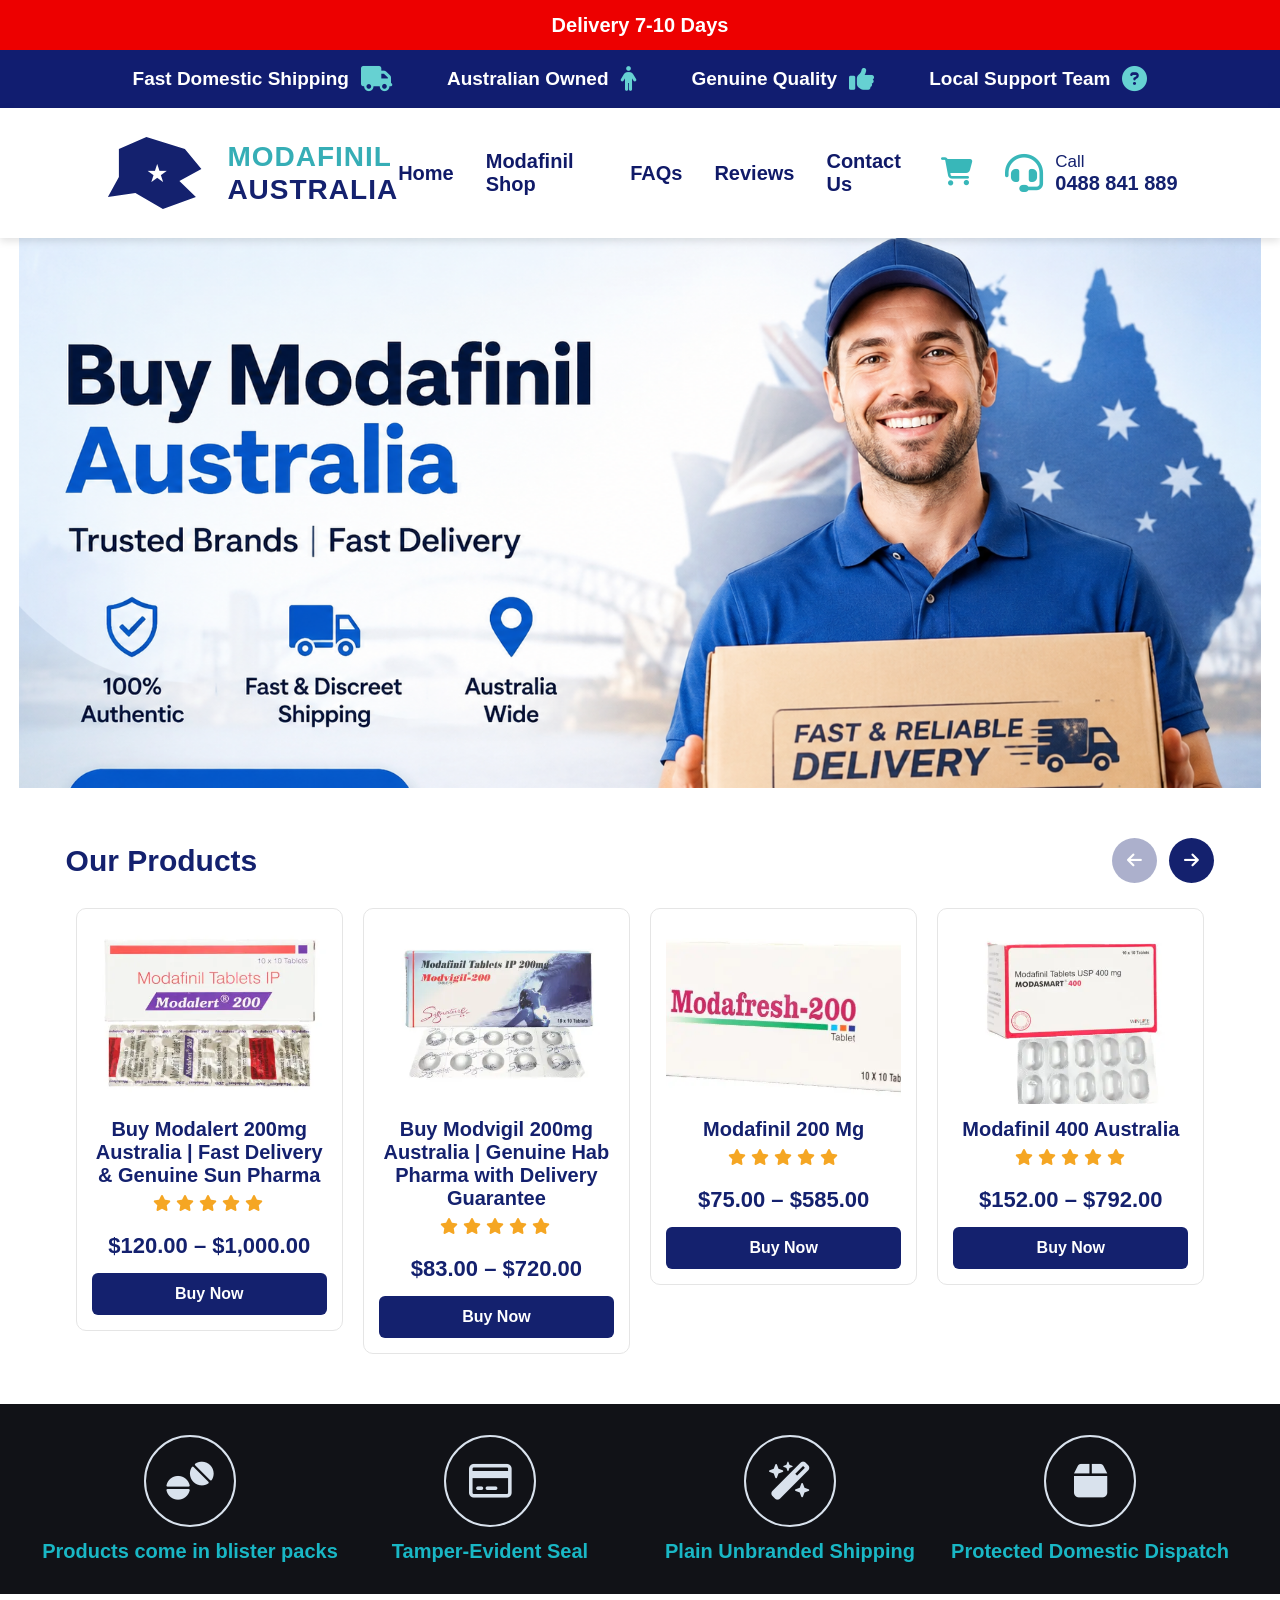
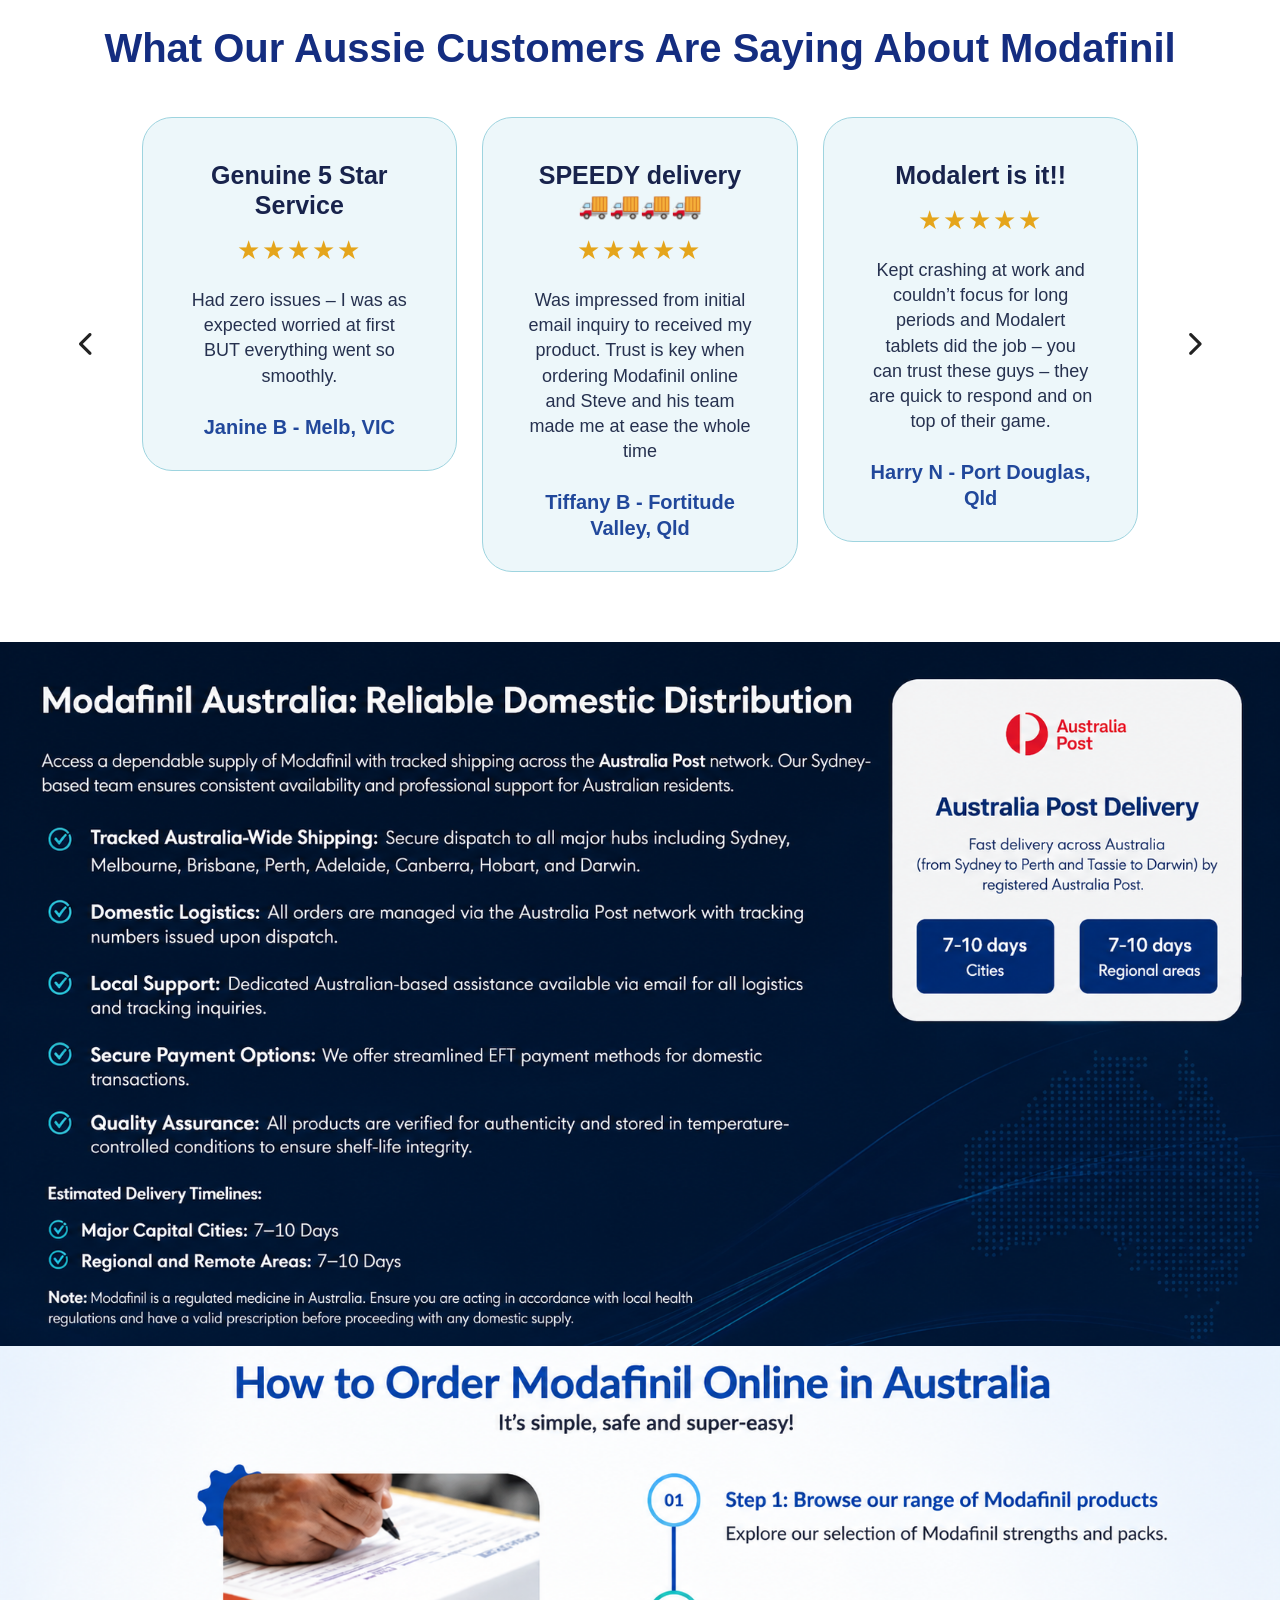
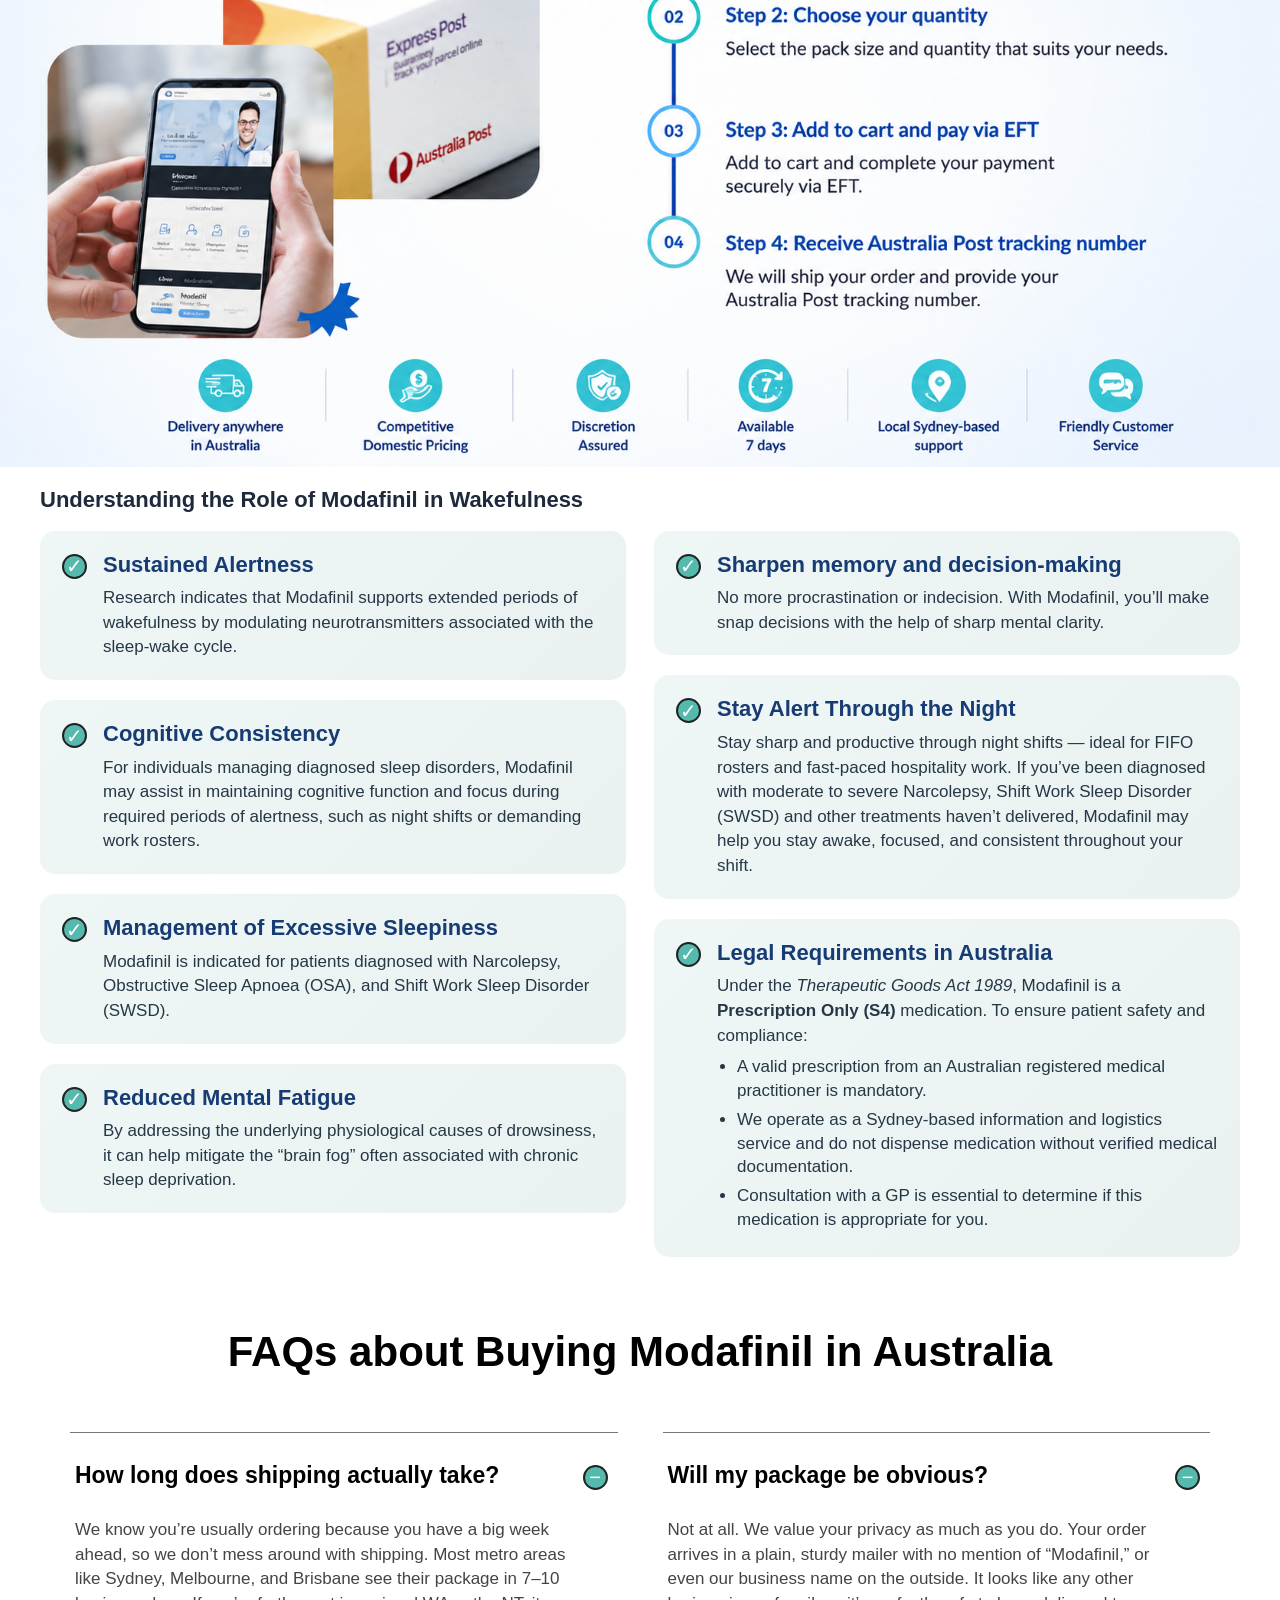
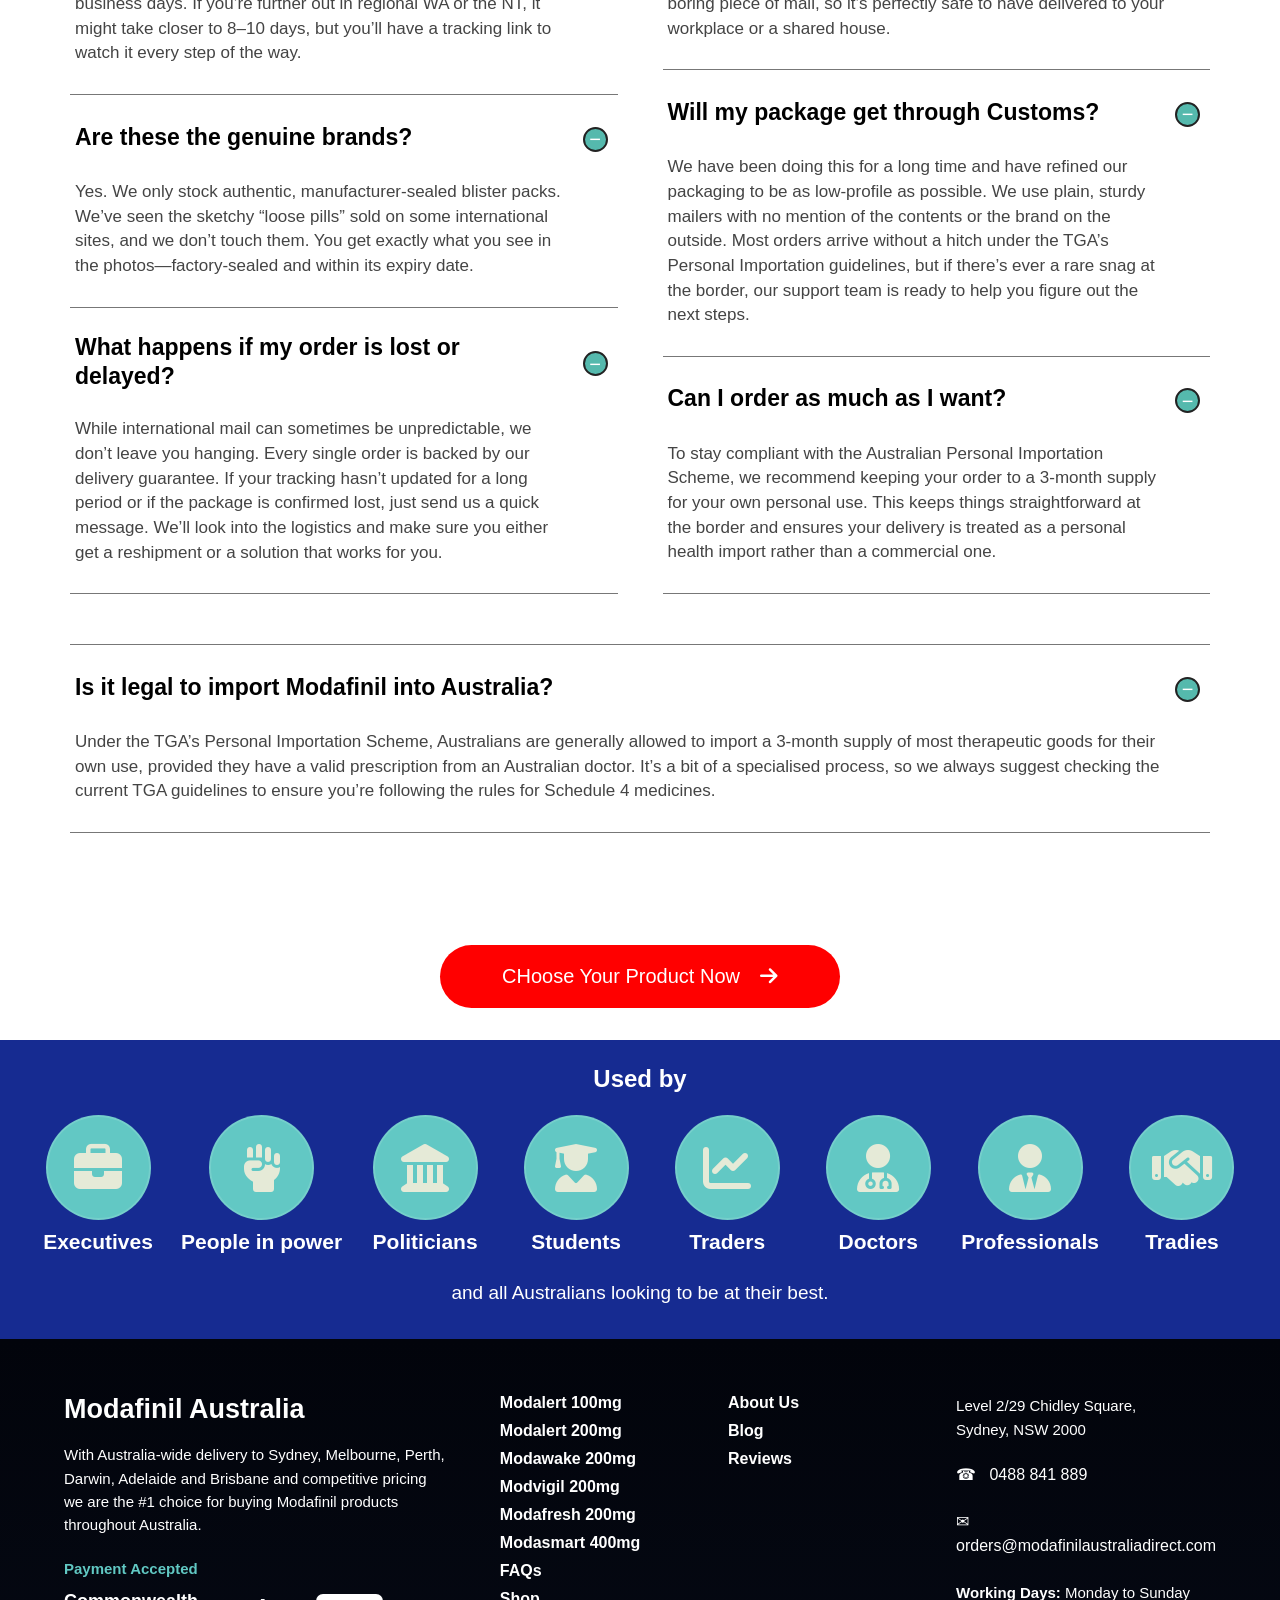
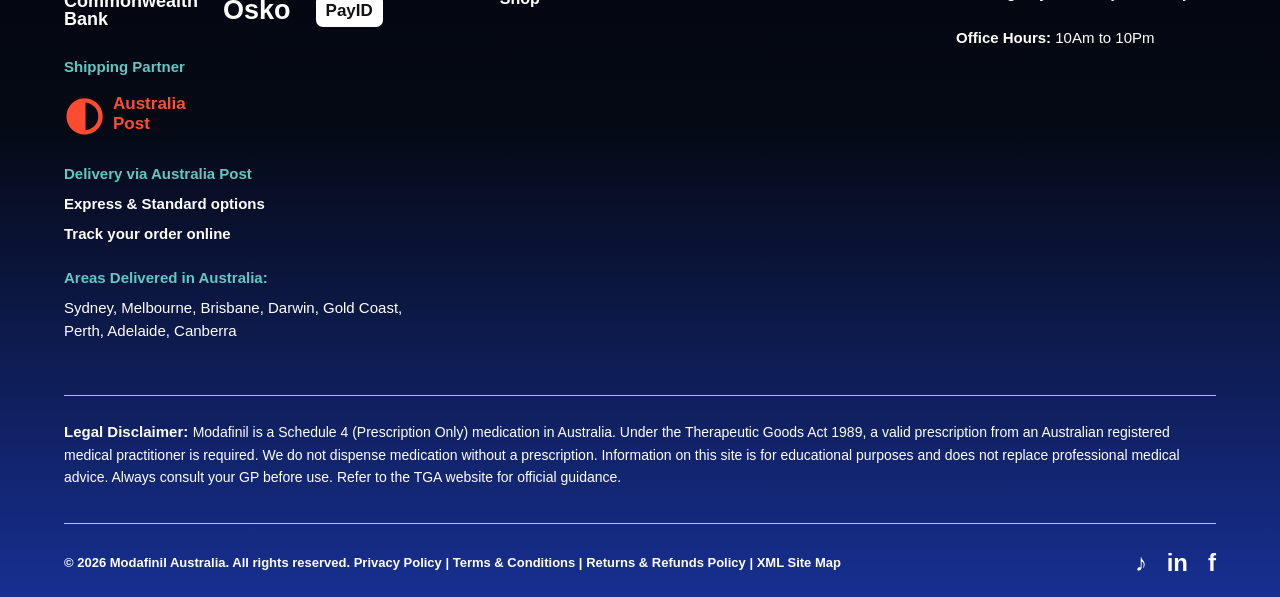
==== index.html @ 43aba83d "Buy-Modafinil website" ====
<!DOCTYPE html>
<html lang="en">

<head>
  <meta charset="UTF-8" />
  <meta name="viewport" content="width=device-width, initial-scale=1.0" />

  <title>Modafinil Australia</title>

  <!-- Font Awesome Icons -->
  <link rel="stylesheet" href="https://cdnjs.cloudflare.com/ajax/libs/font-awesome/6.5.2/css/all.min.css" />

  <link rel="stylesheet" href="./CSS/index.css" />
</head>

<body>

  <div class="hero">
    <img src="./IMAGES/heroooo.png" alt="">
  </div>


  <!-- Products Section -->
  <section class="products-section">

    <div class="products-head">
      <h2>Our Products</h2>

      <div class="products-arrows">
        <button class="arrow-btn" id="prevBtn" title="Previous">
          <i class="fa-solid fa-arrow-left"></i>
        </button>

        <button class="arrow-btn" id="nextBtn" title="Next">
          <i class="fa-solid fa-arrow-right"></i>
        </button>
      </div>
    </div>

    <div class="products-slider">
      <div class="products-track" id="productsTrack"></div>
    </div>

  </section>

  <section class="features-section">

  <div class="feature-box">
    <div class="feature-icon">
      <i class="fa-solid fa-tablets"></i>
    </div>
    <p>Products come in blister packs</p>
  </div>

  <div class="feature-box">
    <div class="feature-icon">
      <i class="fa-regular fa-credit-card"></i>
    </div>
    <p>Tamper-Evident Seal</p>
  </div>

  <div class="feature-box">
    <div class="feature-icon">
      <i class="fa-solid fa-wand-magic-sparkles"></i>
    </div>
    <p>Plain Unbranded Shipping</p>
  </div>

  <div class="feature-box">
    <div class="feature-icon">
      <i class="fa-solid fa-box"></i>
    </div>
    <p>Protected Domestic Dispatch</p>
  </div>

</section>


<section class="reviews-section">

  <h2 class="reviews-title">
    What Our Aussie Customers Are Saying About Modafinil
  </h2>

  <div class="reviews-wrapper">

    <!-- Left Arrow -->
    <button class="review-arrow left-arrow" id="reviewPrevBtn">
      <i class="fa-solid fa-chevron-left"></i>
    </button>


    <div class="reviews-container">
      <div class="reviews-track" id="reviewsTrack"></div>
    </div>


    <!-- Right Arrow -->
    <button class="review-arrow right-arrow" id="reviewNextBtn">
      <i class="fa-solid fa-chevron-right"></i>
    </button>

  </div>

 </section>


 <section class="post-delivery">
  <img src="./IMAGES/post-delivery.png" alt="">
 </section>


 <section class="post-delivery"> 
  <img src="./IMAGES/order-modafinil.png" alt="">
 </section>


  <section class="modafinil-section">

    <h2>Understanding the Role of Modafinil in Wakefulness</h2>

    <div class="content-grid">

      <!-- LEFT COLUMN -->
      <div class="column">

        <div class="info-box">
          <div class="icon">✓</div>
          <div>
            <h3>Sustained Alertness</h3>
            <p>
              Research indicates that Modafinil supports extended
              periods of wakefulness by modulating neurotransmitters
              associated with the sleep-wake cycle.
            </p>
          </div>
        </div>

        <div class="info-box">
          <div class="icon">✓</div>
          <div>
            <h3>Cognitive Consistency</h3>
            <p>
              For individuals managing diagnosed sleep disorders,
              Modafinil may assist in maintaining cognitive function
              and focus during required periods of alertness, such as
              night shifts or demanding work rosters.
            </p>
          </div>
        </div>

        <div class="info-box">
          <div class="icon">✓</div>
          <div>
            <h3>Management of Excessive Sleepiness</h3>
            <p>
              Modafinil is indicated for patients diagnosed with
              Narcolepsy, Obstructive Sleep Apnoea (OSA), and Shift
              Work Sleep Disorder (SWSD).
            </p>
          </div>
        </div>

        <div class="info-box">
          <div class="icon">✓</div>
          <div>
            <h3>Reduced Mental Fatigue</h3>
            <p>
              By addressing the underlying physiological causes of
              drowsiness, it can help mitigate the “brain fog” often
              associated with chronic sleep deprivation.
            </p>
          </div>
        </div>

      </div>


      <!-- RIGHT COLUMN -->
      <div class="column">

        <div class="info-box">
          <div class="icon">✓</div>
          <div>
            <h3>Sharpen memory and decision-making</h3>
            <p>
              No more procrastination or indecision. With Modafinil,
              you’ll make snap decisions with the help of sharp mental
              clarity.
            </p>
          </div>
        </div>

        <div class="info-box">
          <div class="icon">✓</div>
          <div>
            <h3>Stay Alert Through the Night</h3>
            <p>
              Stay sharp and productive through night shifts — ideal
              for FIFO rosters and fast-paced hospitality work. If you’ve
              been diagnosed with moderate to severe Narcolepsy,
              Shift Work Sleep Disorder (SWSD) and other treatments
              haven’t delivered, Modafinil may help you stay awake,
              focused, and consistent throughout your shift.
            </p>
          </div>
        </div>

        <div class="info-box">
          <div class="icon">✓</div>
          <div>
            <h3>Legal Requirements in Australia</h3>

            <p>
              Under the <em>Therapeutic Goods Act 1989</em>, Modafinil is a
              <strong>Prescription Only (S4)</strong> medication. To ensure
              patient safety and compliance:
            </p>

            <ul>
              <li>
                A valid prescription from an Australian registered
                medical practitioner is mandatory.
              </li>

              <li>
                We operate as a Sydney-based information and logistics
                service and do not dispense medication without verified
                medical documentation.
              </li>

              <li>
                Consultation with a GP is essential to determine if this
                medication is appropriate for you.
              </li>
            </ul>
          </div>
        </div>

      </div>

    </div>

  </section>

  <section class="faq-section">

    <!-- Heading -->
    <h1 class="faq-title">
      FAQs about Buying Modafinil in Australia
    </h1>


    <div class="faq-grid">

      <!-- ================= LEFT COLUMN ================= -->

      <div class="faq-column">

        <!-- FAQ 1 -->
        <div class="faq-item">

          <div class="faq-question">
            <h2>How long does shipping actually take?</h2>

            <button class="faq-toggle" type="button">
              <span class="icon">−</span>
            </button>
          </div>

          <div class="faq-answer">
            <p>
              We know you’re usually ordering because you have a big week
              ahead, so we don’t mess around with shipping. Most metro areas
              like Sydney, Melbourne, and Brisbane see their package in
              7–10 business days. If you’re further out in regional WA or
              the NT, it might take closer to 8–10 days, but you’ll have a
              tracking link to watch it every step of the way.
            </p>
          </div>

        </div>


        <!-- FAQ 2 -->
        <div class="faq-item">

          <div class="faq-question">
            <h2>Are these the genuine brands?</h2>

            <button class="faq-toggle" type="button">
              <span class="icon">−</span>
            </button>
          </div>

          <div class="faq-answer">
            <p>
              Yes. We only stock authentic, manufacturer-sealed blister
              packs. We’ve seen the sketchy “loose pills” sold on some
              international sites, and we don’t touch them. You get exactly
              what you see in the photos—factory-sealed and within its
              expiry date.
            </p>
          </div>

        </div>


        <!-- FAQ 3 -->
        <div class="faq-item">

          <div class="faq-question">
            <h2>What happens if my order is lost or delayed?</h2>

            <button class="faq-toggle" type="button">
              <span class="icon">−</span>
            </button>
          </div>

          <div class="faq-answer">
            <p>
              While international mail can sometimes be unpredictable, we
              don’t leave you hanging. Every single order is backed by our
              delivery guarantee. If your tracking hasn’t updated for a
              long period or if the package is confirmed lost, just send us
              a quick message. We’ll look into the logistics and make sure
              you either get a reshipment or a solution that works for you.
            </p>
          </div>

        </div>

      </div>


      <!-- ================= RIGHT COLUMN ================= -->

      <div class="faq-column">

        <!-- FAQ 4 -->
        <div class="faq-item">

          <div class="faq-question">
            <h2>Will my package be obvious?</h2>

            <button class="faq-toggle" type="button">
              <span class="icon">−</span>
            </button>
          </div>

          <div class="faq-answer">
            <p>
              Not at all. We value your privacy as much as you do. Your order
              arrives in a plain, sturdy mailer with no mention of “Modafinil,”
              or even our business name on the outside. It looks like any
              other boring piece of mail, so it’s perfectly safe to have
              delivered to your workplace or a shared house.
            </p>
          </div>

        </div>


        <!-- FAQ 5 -->
        <div class="faq-item">

          <div class="faq-question">
            <h2>Will my package get through Customs?</h2>

            <button class="faq-toggle" type="button">
              <span class="icon">−</span>
            </button>
          </div>

          <div class="faq-answer">
            <p>
              We have been doing this for a long time and have refined our
              packaging to be as low-profile as possible. We use plain,
              sturdy mailers with no mention of the contents or the brand
              on the outside. Most orders arrive without a hitch under the
              TGA’s Personal Importation guidelines, but if there’s ever a
              rare snag at the border, our support team is ready to help you
              figure out the next steps.
            </p>
          </div>

        </div>


        <!-- FAQ 6 -->
        <div class="faq-item">

          <div class="faq-question">
            <h2>Can I order as much as I want?</h2>

            <button class="faq-toggle" type="button">
              <span class="icon">−</span>
            </button>
          </div>

          <div class="faq-answer">
            <p>
              To stay compliant with the Australian Personal Importation
              Scheme, we recommend keeping your order to a 3-month supply
              for your own personal use. This keeps things straightforward
              at the border and ensures your delivery is treated as a
              personal health import rather than a commercial one.
            </p>
          </div>

        </div>


      </div>

    </div>


    <!-- ================= FULL WIDTH FAQ ================= -->

    <div class="faq-full">

      <!-- FAQ 7 -->
      <div class="faq-item">

        <div class="faq-question">
          <h2>Is it legal to import Modafinil into Australia?</h2>

          <button class="faq-toggle" type="button">
            <span class="icon">−</span>
          </button>
        </div>

        <div class="faq-answer">
          <p>
            Under the TGA’s Personal Importation Scheme, Australians are
            generally allowed to import a 3-month supply of most therapeutic
            goods for their own use, provided they have a valid prescription
            from an Australian doctor. It’s a bit of a specialised process,
            so we always suggest checking the current TGA guidelines to
            ensure you’re following the rules for Schedule 4 medicines.
          </p>
        </div>

      </div>

    </div>

  </section>

  
  <section class="choose-product"> 
    <button>CHoose Your Product Now </button>
    <span><i class="fa-solid fa-arrow-right"></i></span>
  </section>


    <section class="used-by">

    <div class="used-container">

      <h2>Used by</h2>

      <div class="used-list">

        <!-- Executives -->
        <div class="used-item">
          <div class="used-icon">
            <i class="fa-solid fa-briefcase"></i>
          </div>

          <h3>Executives</h3>
        </div>


        <!-- People in power -->
        <div class="used-item">
          <div class="used-icon">
            <i class="fa-solid fa-hand-fist"></i>
          </div>

          <h3>People in power</h3>
        </div>


        <!-- Politicians -->
        <div class="used-item">
          <div class="used-icon">
            <i class="fa-solid fa-landmark"></i>
          </div>

          <h3>Politicians</h3>
        </div>


        <!-- Students -->
        <div class="used-item">
          <div class="used-icon">
            <i class="fa-solid fa-user-graduate"></i>
          </div>

          <h3>Students</h3>
        </div>


        <!-- Traders -->
        <div class="used-item">
          <div class="used-icon">
            <i class="fa-solid fa-chart-line"></i>
          </div>

          <h3>Traders</h3>
        </div>


        <!-- Doctors -->
        <div class="used-item">
          <div class="used-icon">
            <i class="fa-solid fa-user-doctor"></i>
          </div>

          <h3>Doctors</h3>
        </div>


        <!-- Professionals -->
        <div class="used-item">
          <div class="used-icon">
            <i class="fa-solid fa-user-tie"></i>
          </div>

          <h3>Professionals</h3>
        </div>


        <!-- Tradies -->
        <div class="used-item">
          <div class="used-icon">
            <i class="fa-solid fa-handshake"></i>
          </div>

          <h3>Tradies</h3>
        </div>

      </div>


      <p class="bottom-text">
        and all Australians looking to be at their best.
      </p>

    </div>

  </section>

  <script src="./JS/products.js"></script>
  <script src="./JS/layout.js"></script>
  <script src="./JS/index.js"></script>

</body>

</html>
---- CSS/index.css ----
* {
  margin: 0;
  padding: 0;
  box-sizing: border-box;
}

body {
  font-family: Arial, Helvetica, sans-serif;
  background: #fff;
}


/* =========================
   DELIVERY BAR
========================= */

.delivery-bar {
  width: 100%;
  height: 50px;
  background: #ed0000;

  display: flex;
  justify-content: center;
  align-items: center;

  color: white;
}

.delivery-bar p {
  font-size: 20px;
  font-weight: 700;
}


/* =========================
   FEATURE BAR
========================= */

.feature-bar {
  width: 100%;
  min-height: 58px;

  background: #111d70;

  display: flex;
  justify-content: center;
  align-items: center;

  gap: 55px;

  padding: 8px 20px;
}

.feature-item {
  display: flex;
  align-items: center;
  gap: 12px;

  color: white;
  font-size: 19px;
  font-weight: 600;
  white-space: nowrap;
}

.feature-item i {
  color: #66d1d2;
  font-size: 25px;
}


/* =========================
   NAVBAR
========================= */

.navbar {
  width: 100%;
  min-height: 130px;

  display: flex;
  align-items: center;

  padding: 15px 8%;

  background: white;

  box-shadow: 0 3px 8px rgba(0, 0, 0, 0.12);

  position: relative;
  z-index: 100;
}


/* =========================
   LOGO
========================= */

.logo {
  display: flex;
  align-items: center;

  gap: 15px;

  flex-shrink: 0;
}

.logo-australia {
  width: 110px;
  height: 80px;

  background: #14216e;

  clip-path: polygon(
    15% 20%,
    40% 5%,
    75% 20%,
    90% 45%,
    70% 60%,
    85% 80%,
    55% 95%,
    30% 75%,
    5% 80%,
    15% 55%
  );

  display: flex;
  align-items: center;
  justify-content: center;

  color: white;
  font-size: 25px;
}

.logo-text h2 {
  line-height: 1;
  font-size: 28px;
  letter-spacing: 1px;
}

.logo-text h2:first-child {
  color: #36aeb6;
}

.logo-text h2:last-child {
  color: #14216e;
  margin-top: 5px;
}


/* =========================
   NAV MENU
========================= */

.nav-menu {
  margin-left: auto;

  display: flex;
  align-items: center;

  gap: 32px;
}

.nav-menu a {
  text-decoration: none;

  color: #101a68;

  font-size: 20px;
  font-weight: 700;

  transition: 0.3s;
}

.nav-menu a:hover {
  color: #36aeb6;
}


/* =========================
   CART
========================= */

.cart {
  color: #38b7b9 !important;
  font-size: 28px !important;
}


/* =========================
   CALL BOX
========================= */

.call-box {
  display: flex;
  align-items: center;
  gap: 12px;

  color: #14216e;
}

.call-box > i {
  color: #38b7b9;
  font-size: 38px;
}

.call-box div {
  display: flex;
  flex-direction: column;
}

.call-box span {
  font-size: 17px;
}

.call-box strong {
  font-size: 20px;
  white-space: nowrap;
}


/* =========================
   MOBILE BUTTON
========================= */

.menu-btn {
  display: none;

  border: none;
  background: transparent;

  color: #14216e;

  font-size: 30px;

  cursor: pointer;
}


/* =================================================
   TABLET
================================================= */

@media (max-width: 1100px) {

  .navbar {
    padding: 15px 4%;
  }

  .nav-menu {
    gap: 18px;
  }

  .nav-menu a {
    font-size: 17px;
  }

  .logo-australia {
    width: 80px;
    height: 65px;
  }

  .logo-text h2 {
    font-size: 22px;
  }

  .feature-bar {
    gap: 25px;
  }

  .feature-item {
    font-size: 15px;
  }

  .home_image_head {
    left: 80px;
  }

  .home_image_head h2 {
    font-size: 38px;
  }

  .home_image_head h3 {
    font-size: 28px;
  }

}


/* =================================================
   MOBILE
================================================= */

@media (max-width: 768px) {

  /* Delivery */

  .delivery-bar {
    height: 42px;
  }

  .delivery-bar p {
    font-size: 15px;
  }


  /* Feature bar */

  .feature-bar {
    min-height: auto;

    display: grid;
    grid-template-columns: 1fr 1fr;

    gap: 10px;

    padding: 12px 15px;
  }

  .feature-item {
    justify-content: center;

    font-size: 12px;
    gap: 6px;
  }

  .feature-item i {
    font-size: 16px;
  }


  /* Navbar */

  .navbar {
    min-height: 85px;

    padding: 10px 20px;

    justify-content: space-between;
  }


  /* Logo */

  .logo {
    gap: 8px;
  }

  .logo-australia {
    width: 55px;
    height: 45px;
    font-size: 15px;
  }

  .logo-text h2 {
    font-size: 17px;
  }


  /* Menu Button */

  .menu-btn {
    display: block;
  }


  /* Navigation */

  .nav-menu {
    display: none;

    position: absolute;

    top: 100%;
    left: 0;

    width: 100%;

    background: white;

    flex-direction: column;

    align-items: stretch;

    gap: 0;

    padding: 10px 20px;

    box-shadow: 0 5px 10px rgba(0, 0, 0, 0.15);
  }

  .nav-menu.active {
    display: flex;
  }

  .nav-menu a {
    font-size: 17px;

    padding: 14px 5px;

    border-bottom: 1px solid #ddd;
  }


  /* Cart */

  .cart {
    display: none;
  }


  /* Call */

  .call-box {
    padding: 14px 5px;
  }

  .call-box > i {
    font-size: 28px;
  }

  .call-box span {
    font-size: 14px;
  }

  .call-box strong {
    font-size: 16px;
  }

  .hero {
    height: 250px;
  }

}

.hero{
  max-height: 550px;
  max-width: 97%;
  margin: 0 auto;
  overflow: hidden;
  position: relative;
}

.hero img{
  height: 100%;
  width: 100%;
  object-fit: cover;
  display: block;
}


/* =================================================
   PRODUCTS SECTION
================================================= */

.products-section {
  max-width: 1200px;
  margin: 50px auto;
  padding: 0 2%;
}

.products-head {
  display: flex;
  align-items: center;
  justify-content: space-between;

  margin-bottom: 25px;
}

.products-head h2 {
  font-size: 30px;
  color: #14216e;
}

.products-arrows {
  display: flex;
  gap: 12px;
}

.arrow-btn {
  width: 45px;
  height: 45px;

  border: none;
  border-radius: 50%;

  background: #14216e;
  color: #fff;

  font-size: 17px;

  cursor: pointer;

  transition: background 0.3s ease;
}

.arrow-btn:hover:not(:disabled) {
  background: #1f31a8;
}

.arrow-btn:disabled {
  opacity: 0.35;
  cursor: not-allowed;
}

.products-slider {
  overflow: hidden;
}

.products-track {
  display: flex;

  transition: transform 0.45s ease;
}

.product-card {
  flex: 0 0 25%;
  padding: 0 10px;
}

.product-card-inner {
  border: 1px solid #e5e5e5;
  border-radius: 10px;

  background: #fff;

  padding: 15px;

  text-align: center;

  transition: box-shadow 0.3s ease, transform 0.3s ease;
}

.product-card-inner:hover {
  box-shadow: 0 6px 18px rgba(0, 0, 0, 0.12);
  transform: translateY(-4px);
}

.product-img {
  width: 100%;
  height: 180px;

  border-radius: 8px;
  overflow: hidden;

  background: #f4f4f4;
}

.product-img img {
  height: 100%;
  width: 100%;
  object-fit: cover;
}

.product-name {
  font-size: 20px;
  color: #14216e;

  margin: 14px 0 8px;
}

.stars {
  display: flex;
  justify-content: center;
  gap: 3px;

  margin-bottom: 14px;
}

.stars i {
  color: #f5a623;
  font-size: 16px;
}

.product-price {
  display: flex;
  align-items: center;
  justify-content: center;
  gap: 10px;

  margin-bottom: 14px;
}

.price-now {
  font-size: 22px;
  font-weight: 700;
  color: #14216e;
}

.price-old {
  font-size: 16px;
  color: #999;
  text-decoration: line-through;
}

.buy-btn {
  width: 100%;

  padding: 12px 0;

  border: none;
  border-radius: 6px;

  background: #14216e;
  color: #fff;

  font-size: 16px;
  font-weight: 600;

  cursor: pointer;

  transition: background 0.3s ease;
}

.buy-btn:hover {
  background: #1f31a8;
}


@media (max-width: 900px) {

  .product-card {
    flex: 0 0 50%;
  }

}


@media (max-width: 480px) {

  .product-card {
    flex: 0 0 100%;
  }

  .products-head h2 {
    font-size: 24px;
  }

}



.features-section {
  width: 100%;
  min-height: 190px;

  background: #111217;

  display: grid;
  grid-template-columns: repeat(4, 1fr);

  align-items: center;

  padding: 20px 50px;

  gap: 20px;
}


/* Individual Item */

.feature-box {
  display: flex;
  flex-direction: column;
  align-items: center;
  justify-content: center;

  text-align: center;

  min-width: 0;
}


/* Circle Icon */

.feature-icon {
  width: 92px;
  height: 92px;

  border: 2px solid #d9e2ed;

  border-radius: 50%;

  display: flex;
  align-items: center;
  justify-content: center;

  margin-bottom: 12px;
}


/* Icon */

.feature-icon i {
  color: #d9e2ed;

  font-size: 38px;
}


/* Text */

.feature-box p {
  color: #19b7c5;

  font-size: 20px;
  font-weight: 600;

  line-height: 1.2;

  white-space: nowrap;
}


/* =========================
   TABLET
========================= */

@media (max-width: 1100px) {

  .features-section {
    padding: 20px 25px;
  }

  .feature-icon {
    width: 85px;
    height: 85px;
  }

  .feature-icon i {
    font-size: 34px;
  }

  .feature-box p {
    font-size: 16px;
  }

}


/* =========================
   MOBILE
========================= */

@media (max-width: 768px) {

  .features-section {
    grid-template-columns: repeat(2, 1fr);

    min-height: auto;

    padding: 30px 15px;

    row-gap: 35px;
  }

  .feature-icon {
    width: 75px;
    height: 75px;

    margin-bottom: 10px;
  }

  .feature-icon i {
    font-size: 29px;
  }

  .feature-box p {
    font-size: 14px;

    white-space: normal;

    max-width: 180px;
  }

}


/* =========================
   SMALL MOBILE
========================= */

@media (max-width: 480px) {

  .features-section {
    padding: 25px 10px;

    gap: 25px 5px;
  }

  .feature-icon {
    width: 62px;
    height: 62px;
  }

  .feature-icon i {
    font-size: 24px;
  }

  .feature-box p {
    font-size: 12px;

    max-width: 140px;
  }

}


/* =========================
   REVIEWS SECTION
========================= */

.reviews-section {
  width: 100%;
  padding: 30px 5% 70px;

  background: #fff;
}


/* =========================
   TITLE
========================= */

.reviews-title {
  text-align: center;

  color: #142d80;

  font-size: 40px;
  font-weight: 600;

  margin-bottom: 45px;

  line-height: 1.2;
}


/* =========================
   WRAPPER
========================= */

.reviews-wrapper {
  width: 100%;

  display: flex;
  align-items: center;

  gap: 20px;
}


/* =========================
   CARDS CONTAINER
========================= */

.reviews-container {
  flex: 1;
  min-width: 0;

  overflow: hidden;
}

.reviews-track {
  display: flex;

  transition: transform 0.45s ease;
}


/* =========================
   REVIEW SLOT
========================= */

.review-slot {
  flex: 0 0 33.333%;
  padding: 0 12.5px;
}


/* =========================
   REVIEW CARD
========================= */

.review-card {
  flex: 0 0 auto;

  min-height: 340px;

  background: #edf7fa;

  border: 1px solid #9ed4df;

  border-radius: 30px;

  padding: 42px 45px 30px;

  text-align: center;

  display: flex;
  flex-direction: column;
  align-items: center;

  transition: all 0.3s ease;
}

.review-card:hover {
  transform: translateY(-5px);

  box-shadow: 0 8px 20px rgba(0, 0, 0, 0.08);
}


/* =========================
   CARD TITLE
========================= */

.review-card h3 {
  color: #18234c;

  font-size: 25px;
  font-weight: 700;

  margin-bottom: 15px;

  line-height: 1.2;
}


/* =========================
   STARS
========================= */

.stars {
  color: #e5a51b;

  font-size: 26px;

  letter-spacing: 2px;

  margin-bottom: 22px;
}


/* =========================
   REVIEW TEXT
========================= */

.review-card p {
  color: #26314f;

  font-size: 18px;

  line-height: 1.4;

  margin: 0 auto 25px;

  max-width: 430px;
}


/* =========================
   CUSTOMER NAME
========================= */

.review-card h4 {
  margin-top: auto;

  color: #21489b;

  font-size: 20px;

  font-weight: 600;

  line-height: 1.3;
}


/* =========================
   ARROWS
========================= */

.review-arrow {
  width: 45px;
  height: 45px;

  flex-shrink: 0;

  border: none;

  background: transparent;

  color: #222;

  font-size: 25px;

  cursor: pointer;

  display: flex;
  align-items: center;
  justify-content: center;

  transition: 0.2s;
}

.review-arrow:hover {
  color: #1648a0;
  transform: scale(1.15);
}


/* =========================
   TABLET
========================= */

@media (max-width: 1100px) {

  .reviews-section {
    padding: 30px 4% 60px;
  }

  .reviews-title {
    font-size: 32px;

    margin-bottom: 35px;
  }

  .review-slot {
    flex: 0 0 50%;
  }

  .review-card {
    padding: 35px 30px;
  }

  .review-card h3 {
    font-size: 22px;
  }

  .review-card p {
    font-size: 16px;
  }

}


/* =========================
   MOBILE
========================= */

@media (max-width: 768px) {

  .reviews-section {
    padding: 25px 15px 50px;
  }

  .reviews-title {
    font-size: 26px;

    margin-bottom: 30px;
  }


  .reviews-wrapper {
    gap: 5px;
  }


  .review-slot {
    flex: 0 0 100%;
  }

  .review-card {
    min-height: 310px;

    padding: 30px 25px;

    border-radius: 25px;
  }


  .review-card h3 {
    font-size: 21px;
  }


  .stars {
    font-size: 23px;

    margin-bottom: 18px;
  }


  .review-card p {
    font-size: 16px;

    line-height: 1.5;
  }


  .review-card h4 {
    font-size: 17px;
  }


  .review-arrow {
    width: 30px;

    font-size: 20px;
  }

}


/* =========================
   SMALL MOBILE
========================= */

@media (max-width: 480px) {

  .reviews-title {
    font-size: 22px;

    padding: 0 10px;
  }

  .review-card {
    min-height: 330px;

    padding: 28px 20px;
  }

  .review-card h3 {
    font-size: 19px;
  }

  .stars {
    font-size: 21px;
  }

  .review-card p {
    font-size: 14px;
  }

  .review-card h4 {
    font-size: 16px;
  }

}

.post-delivery{
  width: 100%;
  overflow: hidden;
}

.post-delivery img{
  width: 100%;
  height: auto;
  display: block;
  object-fit: cover;
}




.modafinil-section {
  width: 100%;
  max-width: 1250px;
  margin: 0 auto;
  padding: 20px 25px 40px;
}

.modafinil-section > h2 {
  font-size: 22px;
  font-weight: 700;
  color: #1e293b;
  margin-bottom: 18px;
}

.content-grid {
  display: grid;
  grid-template-columns: 1fr 1fr;
  gap: 28px;
  align-items: start;
}

.column {
  display: flex;
  flex-direction: column;
  gap: 20px;
}

/* Individual box */

.info-box {
  display: flex;
  align-items: flex-start;
  gap: 16px;

  background: linear-gradient(
    135deg,
    #eef7f6,
    #e9f1f1
  );

  border-radius: 15px;
  padding: 20px 22px;

  min-height: 120px;
}

/* Tick circle */

.icon {
  flex-shrink: 0;

  width: 25px;
  height: 25px;

  border-radius: 50%;

  display: flex;
  align-items: center;
  justify-content: center;

  background: #55b9ad;
  color: white;

  font-size: 16px;
  font-weight: bold;

  margin-top: 3px;
}

/* Heading */

.info-box h3 {
  color: #173b73;
  font-size: 22px;
  line-height: 1.25;
  font-weight: 700;

  margin-bottom: 8px;
}

/* Paragraph */

.info-box p {
  color: #263746;

  font-size: 17px;
  line-height: 1.45;

  font-weight: 400;
}

/* List */

.info-box ul {
  margin-top: 7px;
  padding-left: 20px;
}

.info-box li {
  color: #263746;
  font-size: 17px;
  line-height: 1.4;
  margin-bottom: 5px;
}

.info-box strong {
  font-weight: 700;
}

.info-box em {
  font-style: italic;
}


/* =========================
   TABLET
========================= */

@media (max-width: 900px) {

  .content-grid {
    grid-template-columns: 1fr;
    gap: 20px;
  }

  .column {
    gap: 16px;
  }

  .modafinil-section {
    padding: 20px;
  }

  .info-box h3 {
    font-size: 20px;
  }

  .info-box p,
  .info-box li {
    font-size: 16px;
  }
}


/* =========================
   MOBILE
========================= */

@media (max-width: 600px) {

  .modafinil-section {
    padding: 15px;
  }

  .modafinil-section > h2 {
    font-size: 19px;
    line-height: 1.3;
  }

  .info-box {
    gap: 12px;
    padding: 16px;
    border-radius: 12px;
  }

  .icon {
    width: 22px;
    height: 22px;
    font-size: 14px;
  }

  .info-box h3 {
    font-size: 18px;
  }

  .info-box p,
  .info-box li {
    font-size: 15px;
    line-height: 1.45;
  }
}


.choose-product{
  gap: 20px;
  display: flex;
  align-items: center;
  justify-content: center;
  margin: 2rem auto;
  background: red;
  color: white;
  padding: 20px;
  max-width: 400px;
  text-align: center;
  border-radius: 50px;
  cursor: pointer;
}
.choose-product > button{
  border: none;
  background: red;
  color: white;
  font-size: 20px;
  cursor: pointer;
}

.choose-product >span {
  font-size: 20px;

}
.choose-product:hover{
  background: rgba(255, 0, 0, 0.868);
}
.choose-product:hover button{
  background: rgba(255, 0, 0, 0.868);
}

* {
  margin: 0;
  padding: 0;
  box-sizing: border-box;
}

body {
  font-family: Arial, Helvetica, sans-serif;
}


/* =========================
   USED BY SECTION
========================= */

.used-by {
  width: 100%;
  background: #162b91;
  padding: 25px 30px 35px;
  color: white;
}

.used-container {
  width: 100%;
  max-width: 1750px;
  margin: auto;
}


/* Heading */

.used-container > h2 {
  text-align: center;

  font-size: 24px;
  font-weight: 700;

  margin-bottom: 22px;
}


/* =========================
   ITEMS CONTAINER
========================= */

.used-list {
  width: 100%;

  display: grid;
  grid-template-columns: repeat(8, 1fr);

  align-items: start;
  justify-content: center;

  gap: 15px;
}


/* =========================
   SINGLE ITEM
========================= */

.used-item {
  display: flex;
  flex-direction: column;

  align-items: center;
  justify-content: flex-start;

  text-align: center;
}


/* =========================
   ICON CIRCLE
========================= */

.used-icon {
  width: 105px;
  height: 105px;

  border-radius: 50%;

  background: #62c8c4;

  display: flex;
  align-items: center;
  justify-content: center;

  margin-bottom: 9px;

  position: relative;

  border: 2px solid rgba(255, 255, 255, 0.12);
}


/* Icon */

.used-icon i {
  font-size: 48px;
  color: #e5ead7;
}


/* =========================
   ITEM TITLE
========================= */

.used-item h3 {
  color: #ffffff;

  font-size: 21px;
  font-weight: 700;

  line-height: 1.2;

  white-space: nowrap;
}


/* =========================
   BOTTOM TEXT
========================= */

.bottom-text {
  text-align: center;

  color: #ffffff;

  font-size: 19px;
  font-weight: 500;

  margin-top: 28px;
}


/* =========================
   LARGE SCREEN
========================= */

@media (max-width: 1200px) {

  .used-list {
    grid-template-columns: repeat(4, 1fr);
    row-gap: 25px;
  }

}


/* =========================
   TABLET
========================= */

@media (max-width: 768px) {

  .used-by {
    padding: 25px 20px 30px;
  }

  .used-list {
    grid-template-columns: repeat(4, 1fr);
    gap: 20px 10px;
  }

  .used-icon {
    width: 80px;
    height: 80px;
  }

  .used-icon i {
    font-size: 35px;
  }

  .used-item h3 {
    font-size: 16px;
    white-space: normal;
  }

  .bottom-text {
    font-size: 16px;
  }

}


/* =========================
   MOBILE
========================= */

@media (max-width: 480px) {

  .used-by {
    padding: 22px 12px 28px;
  }

  .used-container > h2 {
    font-size: 21px;
    margin-bottom: 20px;
  }

  .used-list {
    grid-template-columns: repeat(2, 1fr);
    gap: 25px 10px;
  }

  .used-icon {
    width: 75px;
    height: 75px;
  }

  .used-icon i {
    font-size: 32px;
  }

  .used-item h3 {
    font-size: 15px;
    margin-top: 2px;
  }

  .bottom-text {
    font-size: 14px;
    line-height: 1.4;
    margin-top: 25px;
  }

}




/* ==============================
   FOOTER
================================= */

.footer {
  width: 100%;
  background: linear-gradient(
    180deg,
    #02040b 0%,
    #050914 45%,
    #172f91 100%
  );

  color: #fff;

  padding: 55px 5% 20px;
}


/* ==============================
   MAIN FOOTER
================================= */

.footer-container {
  width: 100%;
  max-width: 1400px;
  margin: auto;

  display: grid;

  grid-template-columns:
    2.2fr
    1fr
    1fr
    1.5fr;

  gap: 55px;
}


/* ==============================
   FOOTER COLUMN
================================= */

.footer-column {
  color: #fff;
}

.footer-column h2 {
  font-size: 27px;
  margin-bottom: 18px;
}

.footer-column p {
  font-size: 15px;
  line-height: 1.55;
  margin-bottom: 18px;
}

.footer-column h4 {
  color: #61c8c3;
  font-size: 15px;
  margin-top: 24px;
  margin-bottom: 10px;
}


/* ==============================
   PAYMENT
================================= */

.payment-methods {
  display: flex;
  align-items: center;
  gap: 25px;

  margin: 15px 0 30px;
}

.payment-methods span {
  color: #fff;
  font-weight: 700;
  font-size: 18px;
  line-height: 1;
}

.payment-methods span:nth-child(2) {
  font-size: 27px;
}

.payment-methods span:nth-child(3) {
  background: #fff;
  color: #111;

  padding: 8px 10px;

  border-radius: 7px;

  font-size: 17px;
}


/* ==============================
   AUSTRALIA POST
================================= */

.auspost {
  display: flex;
  align-items: center;
  gap: 10px;

  margin: 12px 0 25px;

  color: #ff4b30;

  font-weight: 700;
}

.auspost-icon {
  font-size: 45px;
}

.auspost span:last-child {
  font-size: 17px;
}


/* ==============================
   LINKS
================================= */

.footer-link {
  color: #fff !important;
  font-weight: 600;
  margin-bottom: 6px !important;
}

.footer-link:hover {
  color: #61c8c3 !important;
}


/* ==============================
   MENU
================================= */

.footer-menu {
  list-style: none;

  padding: 0;
  margin: 0;
}

.footer-menu li {
  font-size: 16px;
  font-weight: 600;

  margin-bottom: 10px;

  cursor: pointer;
}

.footer-menu li:hover {
  color: #61c8c3;
}


/* ==============================
   CONTACT
================================= */

.contact-column p {
  margin-bottom: 22px;
}

.contact {
  font-size: 16px !important;
}


/* ==============================
   DISCLAIMER
================================= */

.disclaimer {
  width: 100%;
  max-width: 1400px;

  margin: 35px auto 0;

  padding-top: 25px;

  border-top: 1px solid rgba(255, 255, 255, 0.7);
}

.disclaimer h4 {
  display: inline;

  font-size: 15px;

  color: #fff;
}

.disclaimer p {
  display: inline;

  font-size: 14px;

  line-height: 1.6;

  color: #fff;
}


/* ==============================
   BOTTOM
================================= */

.footer-bottom {
  width: 100%;
  max-width: 1400px;

  margin: 35px auto 0;

  padding-top: 25px;

  border-top: 1px solid rgba(255, 255, 255, 0.7);

  display: flex;

  align-items: center;
  justify-content: space-between;

  gap: 20px;
}

.footer-bottom p {
  font-size: 13px;
  font-weight: 600;

  line-height: 1.6;
}

.footer-bottom a {
  color: #fff;
  text-decoration: none;
}

.footer-bottom a:hover {
  color: #61c8c3;
}


/* ==============================
   SOCIAL ICONS
================================= */

.social-icons {
  display: flex;
  align-items: center;
  gap: 20px;
}

.social-icons a {
  color: #fff;

  font-size: 24px;
  font-weight: 700;

  text-decoration: none;
}


/* ==============================
   TABLET
================================= */

@media (max-width: 1000px) {

  .footer-container {
    grid-template-columns: 1fr 1fr;
    gap: 40px;
  }

}


/* ==============================
   MOBILE
================================= */

@media (max-width: 600px) {

  .footer {
    padding: 40px 20px 20px;
  }

  .footer-container {
    grid-template-columns: 1fr;
    gap: 30px;
  }

  .footer-column h2 {
    font-size: 23px;
  }

  .footer-column p {
    font-size: 14px;
  }

  .payment-methods {
    flex-wrap: wrap;
  }

  .footer-menu li {
    font-size: 15px;
  }

  .disclaimer {
    margin-top: 25px;
  }

  .disclaimer p {
    font-size: 13px;
  }

  .footer-bottom {
    flex-direction: column;
    align-items: flex-start;
  }

  .social-icons {
    align-self: flex-end;
  }

}





/* ================= FAQ SECTION ================= */

.faq-section {
  width: 100%;
  max-width: 1500px;
  margin: 0 auto;
  padding: 30px 70px 80px;
}


/* ================= HEADING ================= */

.faq-title {
  text-align: center;
  font-size: 42px;
  line-height: 1.2;
  margin: 0 0 55px;
  font-weight: 700;
}


/* ================= TWO COLUMNS ================= */

.faq-grid {
  display: grid;
  grid-template-columns: 1fr 1fr;
  gap: 45px;
}

.faq-column {
  width: 100%;
}


/* ================= FAQ ITEM ================= */

.faq-item {
  border-top: 1px solid #777;
}

.faq-item:last-child {
  border-bottom: 1px solid #777;
}


/* ================= QUESTION ================= */

.faq-question {
  display: flex;
  align-items: center;
  justify-content: space-between;

  gap: 20px;

  padding: 25px 5px;

  cursor: pointer;
}


.faq-question h2 {
  margin: 0;

  font-size: 23px;
  line-height: 1.3;

  font-weight: 700;
}


/* ================= ICON ================= */

.faq-toggle {
  width: 35px;
  height: 35px;

  flex-shrink: 0;

  border: none;
  background: transparent;

  padding: 0;

  cursor: pointer;

  display: flex;
  align-items: center;
  justify-content: center;
}


.icon {
  width: 25px;
  height: 25px;

  border: 2px solid #222;
  border-radius: 50%;

  display: flex;
  align-items: center;
  justify-content: center;

  font-size: 20px;
  line-height: 1;
  font-weight: 400;

  transition: 0.2s ease;
}


/* ================= ANSWER ================= */

.faq-answer {
  max-height: 500px;

  overflow: hidden;

  opacity: 1;

  padding: 0 45px 28px 5px;

  transition:
    max-height 0.35s ease,
    opacity 0.25s ease,
    padding 0.35s ease;
}


.faq-answer p {
  margin: 0;

  font-size: 17px;
  line-height: 1.45;

  color: #444;
}


/* ================= CLOSED ================= */

.faq-item.closed .faq-answer {
  max-height: 0;

  opacity: 0;

  padding-top: 0;
  padding-bottom: 0;
}


/* ================= FULL WIDTH FAQ ================= */

.faq-full {
  margin-top: 50px;
}


/* ================= RESPONSIVE ================= */

@media (max-width: 900px) {

  .faq-section {
    padding: 30px 25px 60px;
  }

  .faq-title {
    font-size: 34px;
  }

  .faq-grid {
    grid-template-columns: 1fr;
    gap: 0;
  }

  .faq-question h2 {
    font-size: 21px;
  }

  .faq-answer p {
    font-size: 16px;
  }

}


/* ================= MOBILE ================= */

@media (max-width: 600px) {

  .faq-section {
    padding: 25px 15px 50px;
  }

  .faq-title {
    font-size: 27px;
    margin-bottom: 35px;
  }

  .faq-question {
    padding: 20px 0;
    gap: 10px;
  }

  .faq-question h2 {
    font-size: 18px;
  }

  .faq-answer {
    padding-left: 0;
    padding-right: 25px;
    padding-bottom: 22px;
  }

  .faq-answer p {
    font-size: 15px;
  }

  .faq-toggle {
    width: 30px;
    height: 30px;
  }

  .icon {
    width: 23px;
    height: 23px;
    font-size: 18px;
  }

}
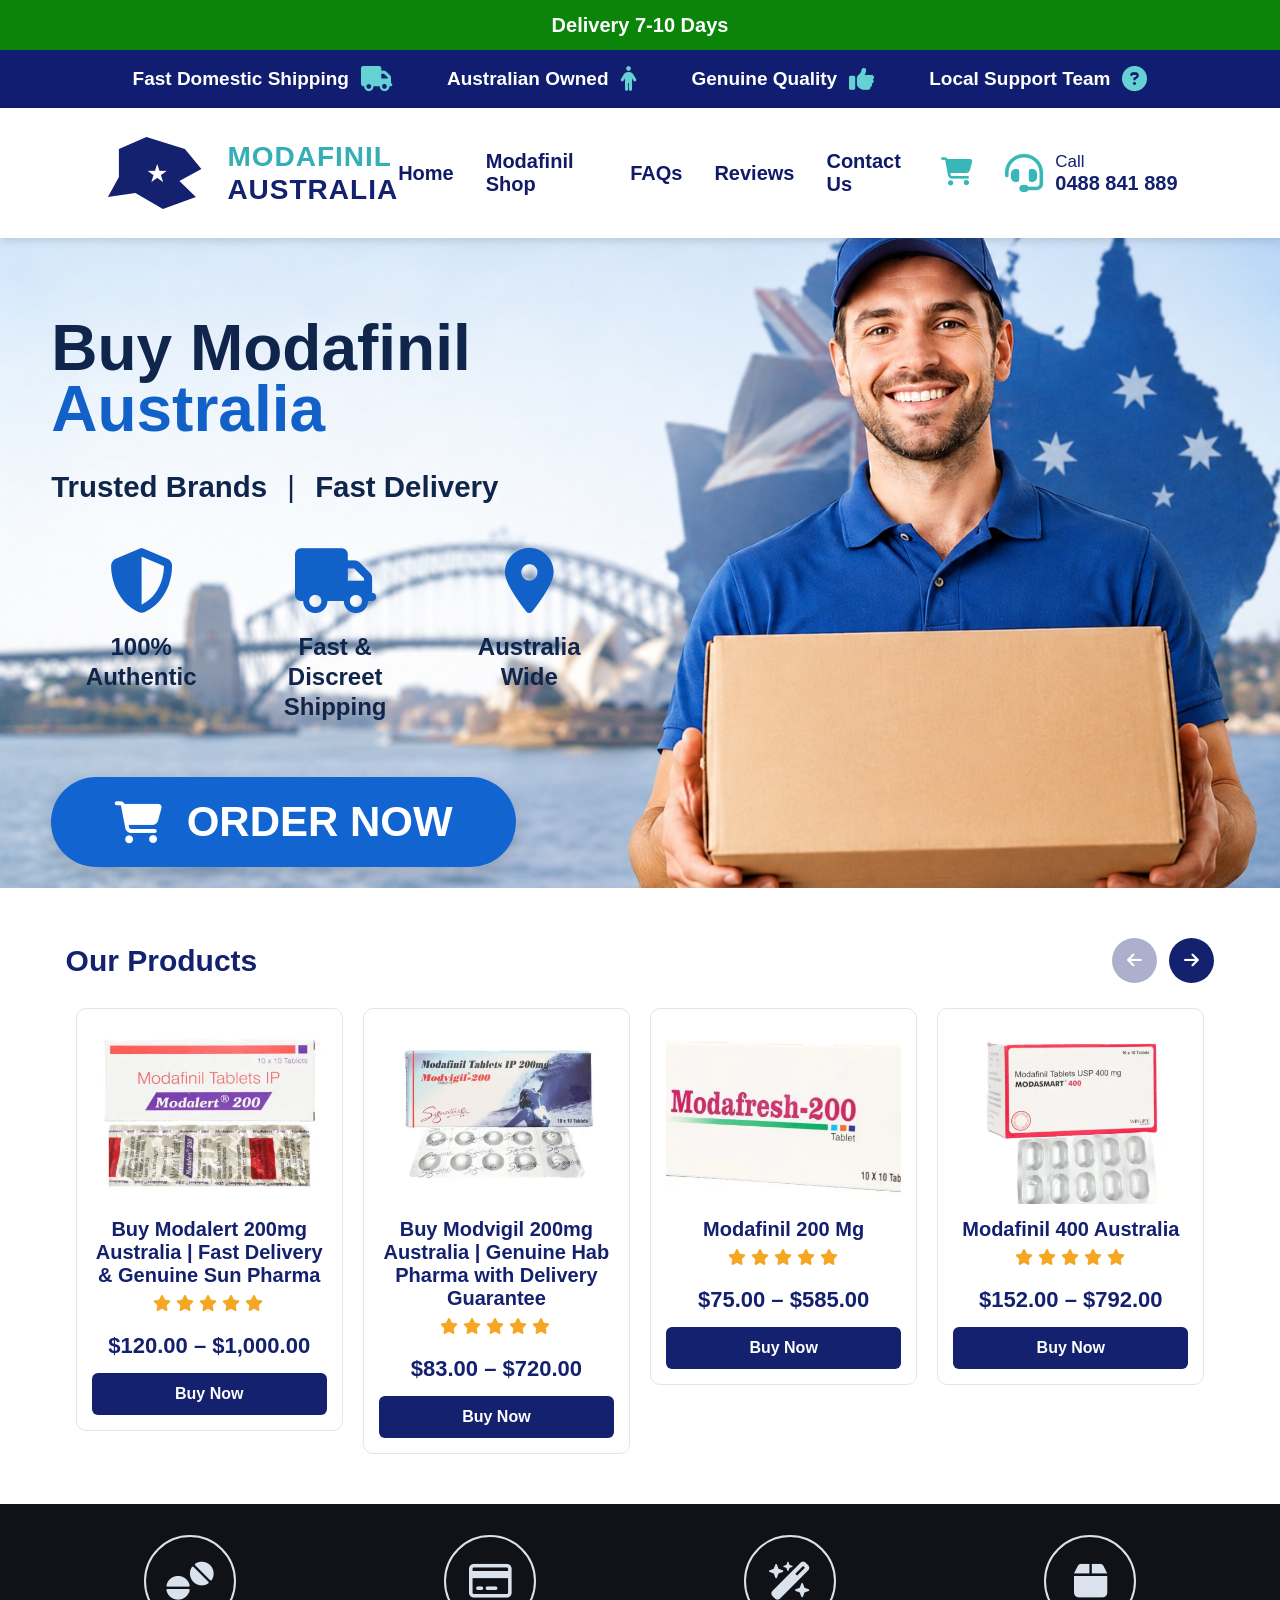
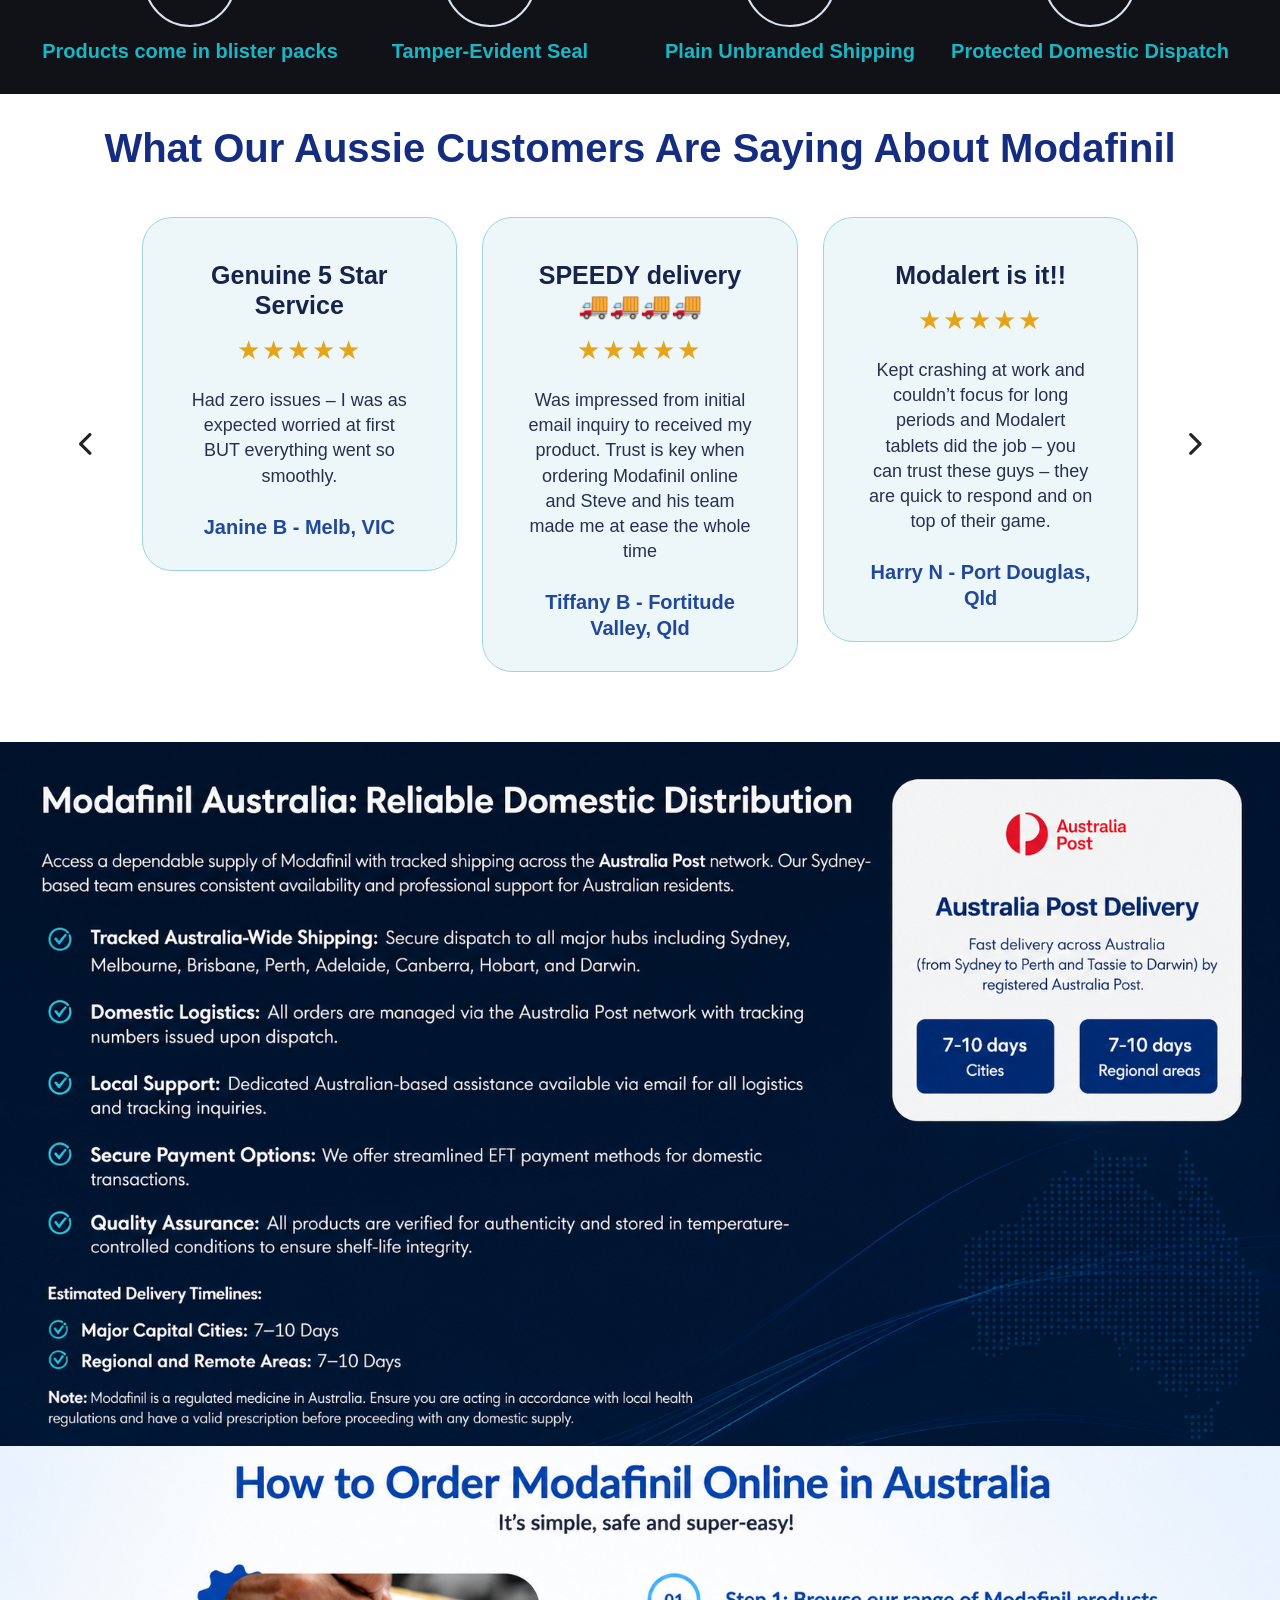
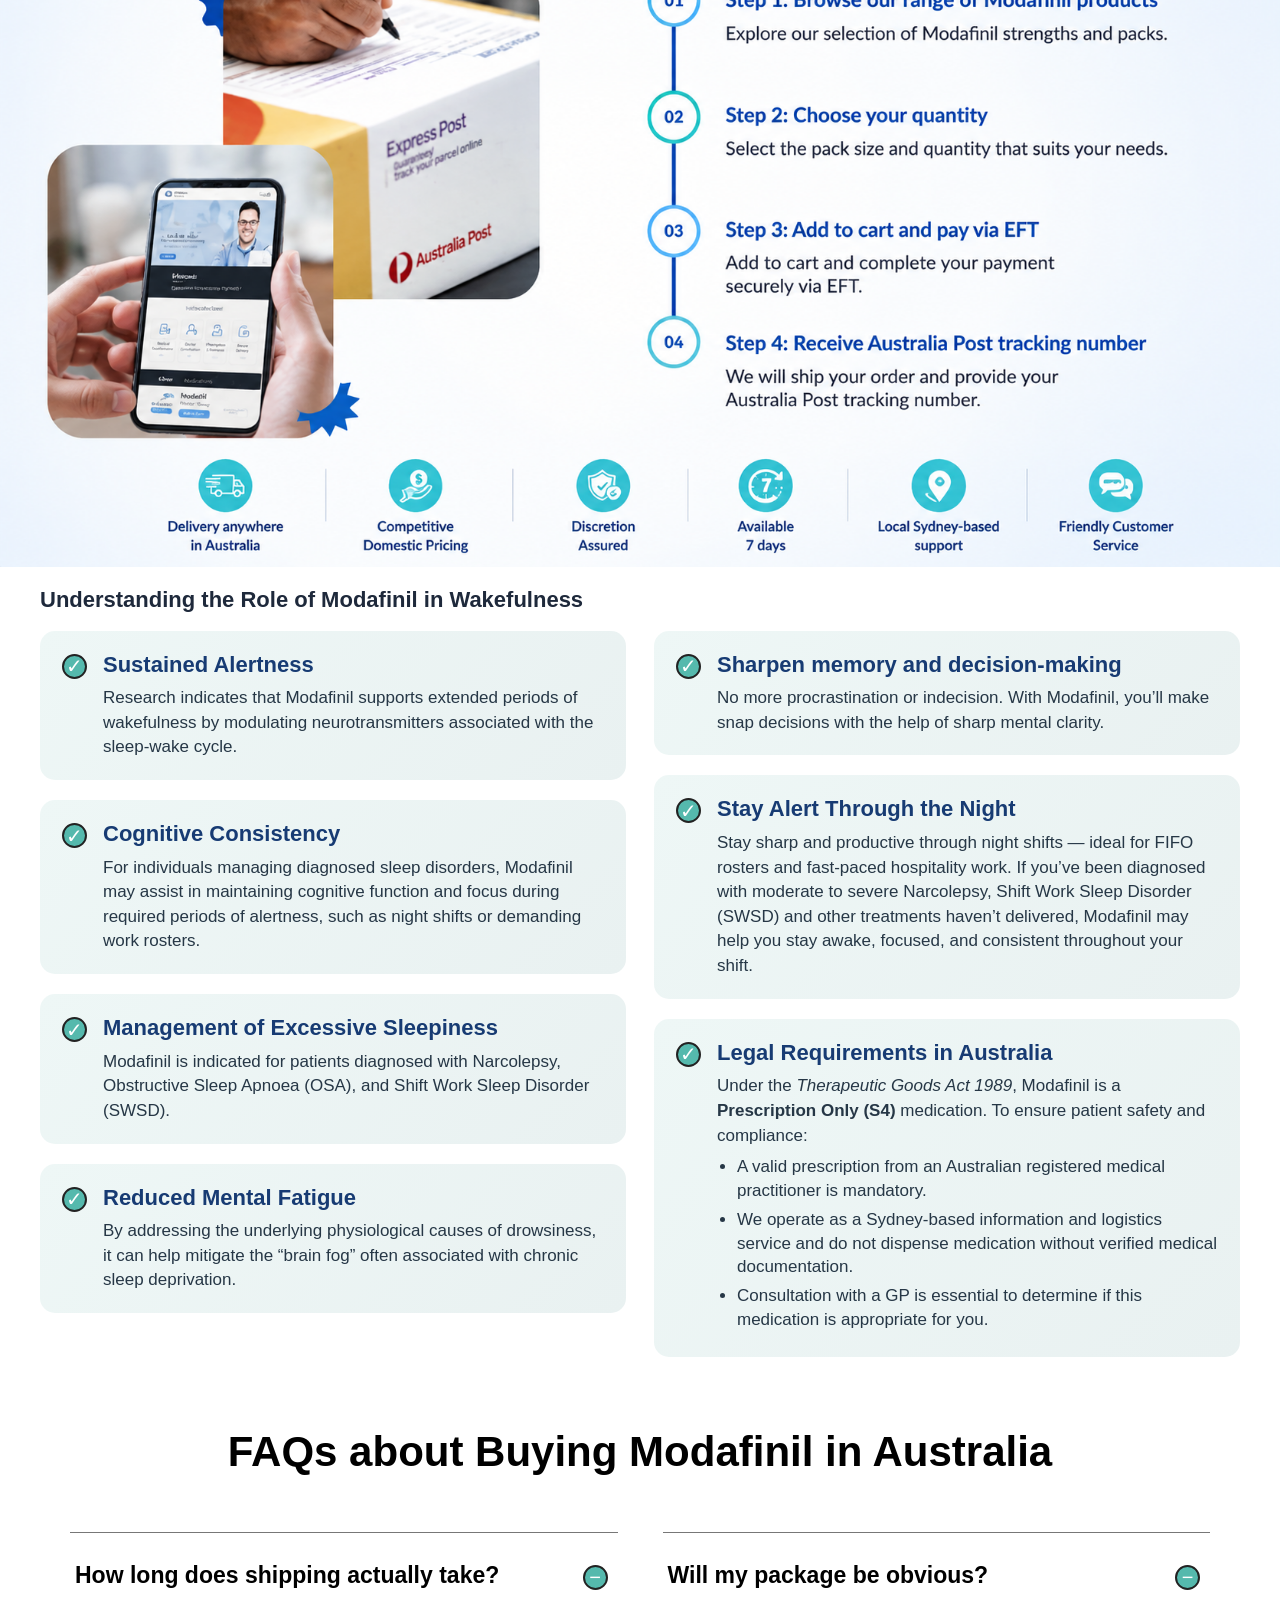
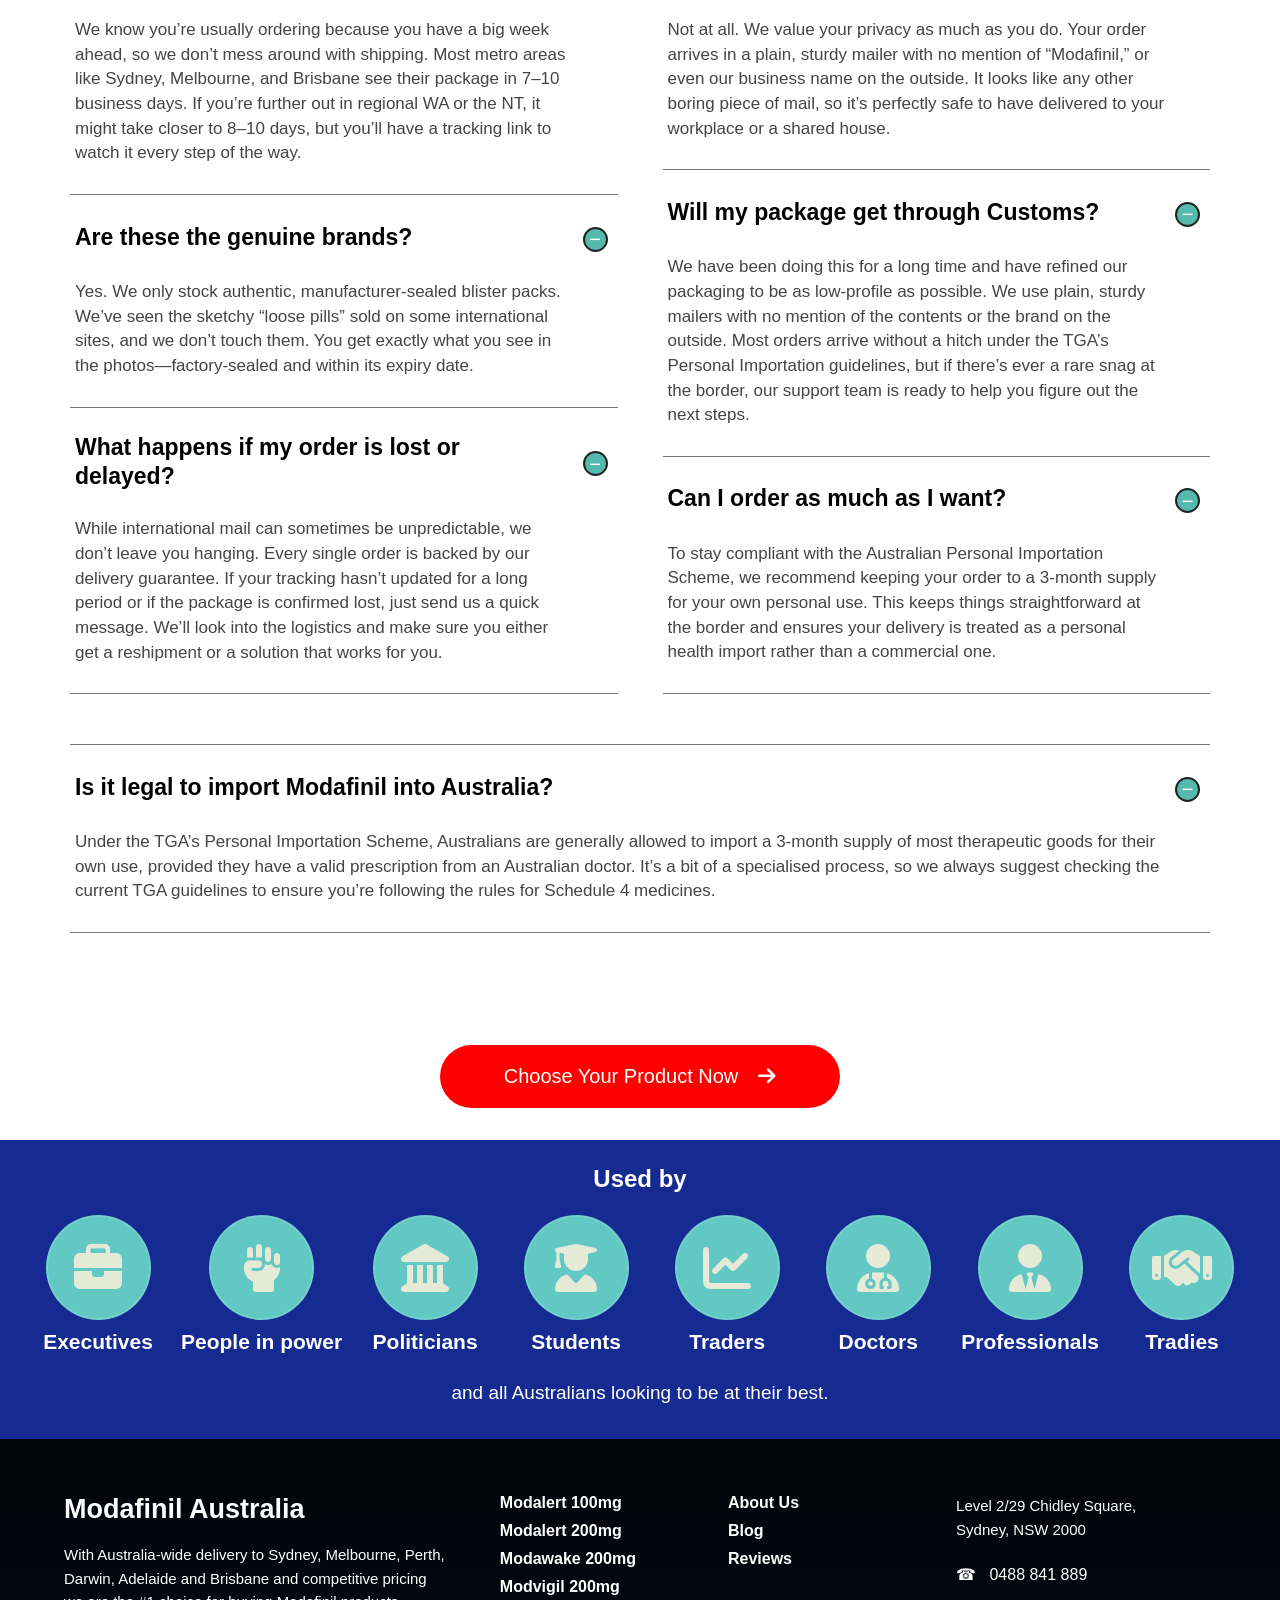
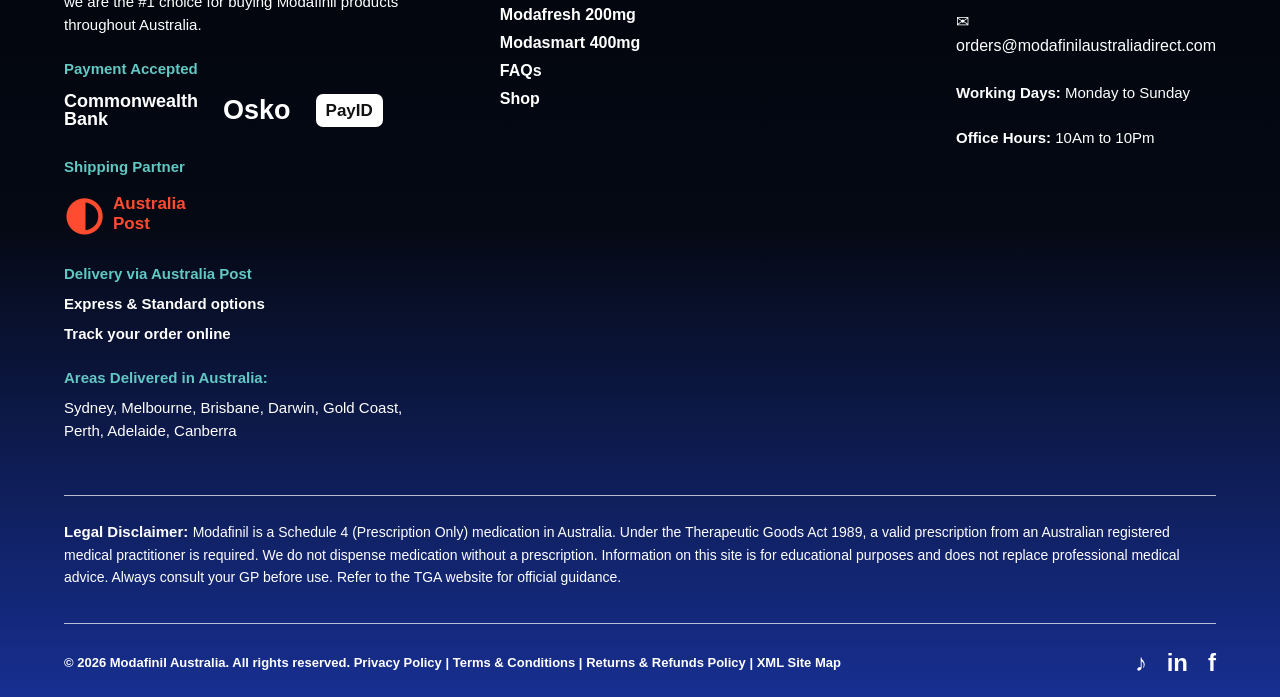
==== commit 8960a6fc: "full responsive" ====
--- a/index.html
+++ b/index.html
@@ -3,24 +3,77 @@
 
 <head>
   <meta charset="UTF-8" />
-  <meta name="viewport" content="width=device-width, initial-scale=1.0" />
+  <meta name="viewport" content="width=device-width, initial-scale=1.0"/>
 
   <title>Modafinil Australia</title>
 
-  <!-- Font Awesome Icons -->
+
   <link rel="stylesheet" href="https://cdnjs.cloudflare.com/ajax/libs/font-awesome/6.5.2/css/all.min.css" />
-
   <link rel="stylesheet" href="./CSS/index.css" />
 </head>
 
 <body>
 
-  <div class="hero">
-    <img src="./IMAGES/heroooo.png" alt="">
-  </div>
-
-
-  <!-- Products Section -->
+  <section class="hero">
+
+    <!-- Clean Image -->
+    <img src="./IMAGES/hero-image.png" alt="Delivery" class="hero-image">
+
+    <!-- Overlay Content -->
+    <div class="hero-content">
+
+      <h1>
+        Buy Modafinil<br>
+        <span>Australia</span>
+      </h1>
+
+      <h2>
+        Trusted Brands <b>|</b> Fast Delivery
+      </h2>
+
+      <!-- Features -->
+      <div class="features">
+
+        <!-- Authentic -->
+        <div class="feature">
+          <i class="fa-solid fa-shield-halved"></i>
+
+          <p>
+            <strong>100%</strong><br>
+            Authentic
+          </p>
+        </div>
+
+        <!-- Shipping -->
+        <div class="feature">
+          <i class="fa-solid fa-truck"></i>
+
+          <p>
+            Fast &amp; Discreet<br>
+            Shipping
+          </p>
+        </div>
+
+        <!-- Australia -->
+        <div class="feature">
+          <i class="fa-solid fa-location-dot"></i>
+
+          <p>
+            Australia<br>
+            Wide
+          </p>
+        </div>
+
+      </div>
+      <button class="order-btn">
+        <i class="fa-solid fa-cart-shopping"></i>
+        <span><a href="./HTML/modafinil.html" class="order-now">ORDER NOW</a></span>
+      </button>
+    </div>
+
+  </section>
+
+
   <section class="products-section">
 
     <div class="products-head">
@@ -45,75 +98,69 @@
 
   <section class="features-section">
 
-  <div class="feature-box">
-    <div class="feature-icon">
-      <i class="fa-solid fa-tablets"></i>
-    </div>
-    <p>Products come in blister packs</p>
-  </div>
-
-  <div class="feature-box">
-    <div class="feature-icon">
-      <i class="fa-regular fa-credit-card"></i>
-    </div>
-    <p>Tamper-Evident Seal</p>
-  </div>
-
-  <div class="feature-box">
-    <div class="feature-icon">
-      <i class="fa-solid fa-wand-magic-sparkles"></i>
-    </div>
-    <p>Plain Unbranded Shipping</p>
-  </div>
-
-  <div class="feature-box">
-    <div class="feature-icon">
-      <i class="fa-solid fa-box"></i>
-    </div>
-    <p>Protected Domestic Dispatch</p>
-  </div>
-
-</section>
-
-
-<section class="reviews-section">
-
-  <h2 class="reviews-title">
-    What Our Aussie Customers Are Saying About Modafinil
-  </h2>
-
-  <div class="reviews-wrapper">
-
-    <!-- Left Arrow -->
-    <button class="review-arrow left-arrow" id="reviewPrevBtn">
-      <i class="fa-solid fa-chevron-left"></i>
-    </button>
-
-
-    <div class="reviews-container">
-      <div class="reviews-track" id="reviewsTrack"></div>
-    </div>
-
-
-    <!-- Right Arrow -->
-    <button class="review-arrow right-arrow" id="reviewNextBtn">
-      <i class="fa-solid fa-chevron-right"></i>
-    </button>
-
-  </div>
-
- </section>
-
-
- <section class="post-delivery">
-  <img src="./IMAGES/post-delivery.png" alt="">
- </section>
-
-
- <section class="post-delivery"> 
-  <img src="./IMAGES/order-modafinil.png" alt="">
- </section>
-
+    <div class="feature-box">
+      <div class="feature-icon">
+        <i class="fa-solid fa-tablets"></i>
+      </div>
+      <p>Products come in blister packs</p>
+    </div>
+
+    <div class="feature-box">
+      <div class="feature-icon">
+        <i class="fa-regular fa-credit-card"></i>
+      </div>
+      <p>Tamper-Evident Seal</p>
+    </div>
+
+    <div class="feature-box">
+      <div class="feature-icon">
+        <i class="fa-solid fa-wand-magic-sparkles"></i>
+      </div>
+      <p>Plain Unbranded Shipping</p>
+    </div>
+
+    <div class="feature-box">
+      <div class="feature-icon">
+        <i class="fa-solid fa-box"></i>
+      </div>
+      <p>Protected Domestic Dispatch</p>
+    </div>
+
+  </section>
+
+  <section class="reviews-section">
+
+    <h2 class="reviews-title">
+      What Our Aussie Customers Are Saying About Modafinil
+    </h2>
+
+    <div class="reviews-wrapper">
+
+
+      <button class="review-arrow left-arrow" id="reviewPrevBtn">
+        <i class="fa-solid fa-chevron-left"></i>
+      </button>
+
+      <div class="reviews-container">
+        <div class="reviews-track" id="reviewsTrack"></div>
+      </div>
+
+
+      <button class="review-arrow right-arrow" id="reviewNextBtn">
+        <i class="fa-solid fa-chevron-right"></i>
+      </button>
+
+    </div>
+
+  </section>
+
+  <section class="post-delivery">
+    <img src="./IMAGES/post-delivery.png" alt="">
+  </section>
+
+  <section class="post-delivery">
+    <img src="./IMAGES/order-modafinil.png" alt="">
+  </section>
 
   <section class="modafinil-section">
 
@@ -121,7 +168,7 @@
 
     <div class="content-grid">
 
-      <!-- LEFT COLUMN -->
+
       <div class="column">
 
         <div class="info-box">
@@ -176,7 +223,6 @@
       </div>
 
 
-      <!-- RIGHT COLUMN -->
       <div class="column">
 
         <div class="info-box">
@@ -245,19 +291,18 @@
 
   <section class="faq-section">
 
-    <!-- Heading -->
+
     <h1 class="faq-title">
       FAQs about Buying Modafinil in Australia
     </h1>
 
-
     <div class="faq-grid">
 
-      <!-- ================= LEFT COLUMN ================= -->
+
 
       <div class="faq-column">
 
-        <!-- FAQ 1 -->
+
         <div class="faq-item">
 
           <div class="faq-question">
@@ -282,7 +327,6 @@
         </div>
 
 
-        <!-- FAQ 2 -->
         <div class="faq-item">
 
           <div class="faq-question">
@@ -306,7 +350,6 @@
         </div>
 
 
-        <!-- FAQ 3 -->
         <div class="faq-item">
 
           <div class="faq-question">
@@ -333,11 +376,10 @@
       </div>
 
 
-      <!-- ================= RIGHT COLUMN ================= -->
 
       <div class="faq-column">
 
-        <!-- FAQ 4 -->
+
         <div class="faq-item">
 
           <div class="faq-question">
@@ -361,7 +403,6 @@
         </div>
 
 
-        <!-- FAQ 5 -->
         <div class="faq-item">
 
           <div class="faq-question">
@@ -387,7 +428,6 @@
         </div>
 
 
-        <!-- FAQ 6 -->
         <div class="faq-item">
 
           <div class="faq-question">
@@ -410,17 +450,15 @@
 
         </div>
 
-
-      </div>
-
-    </div>
-
-
-    <!-- ================= FULL WIDTH FAQ ================= -->
+      </div>
+
+    </div>
+
+
 
     <div class="faq-full">
 
-      <!-- FAQ 7 -->
+
       <div class="faq-item">
 
         <div class="faq-question">
@@ -448,14 +486,13 @@
 
   </section>
 
-  
-  <section class="choose-product"> 
-    <button>CHoose Your Product Now </button>
+
+  <section class="choose-product">
+    <button ><a href="./HTML/modafinil.html">Choose Your Product Now</a> </button>
     <span><i class="fa-solid fa-arrow-right"></i></span>
   </section>
 
-
-    <section class="used-by">
+  <section class="used-by">
 
     <div class="used-container">
 
@@ -463,7 +500,7 @@
 
       <div class="used-list">
 
-        <!-- Executives -->
+
         <div class="used-item">
           <div class="used-icon">
             <i class="fa-solid fa-briefcase"></i>
@@ -473,7 +510,6 @@
         </div>
 
 
-        <!-- People in power -->
         <div class="used-item">
           <div class="used-icon">
             <i class="fa-solid fa-hand-fist"></i>
@@ -483,7 +519,6 @@
         </div>
 
 
-        <!-- Politicians -->
         <div class="used-item">
           <div class="used-icon">
             <i class="fa-solid fa-landmark"></i>
@@ -493,7 +528,6 @@
         </div>
 
 
-        <!-- Students -->
         <div class="used-item">
           <div class="used-icon">
             <i class="fa-solid fa-user-graduate"></i>
@@ -503,7 +537,6 @@
         </div>
 
 
-        <!-- Traders -->
         <div class="used-item">
           <div class="used-icon">
             <i class="fa-solid fa-chart-line"></i>
@@ -513,7 +546,6 @@
         </div>
 
 
-        <!-- Doctors -->
         <div class="used-item">
           <div class="used-icon">
             <i class="fa-solid fa-user-doctor"></i>
@@ -523,7 +555,6 @@
         </div>
 
 
-        <!-- Professionals -->
         <div class="used-item">
           <div class="used-icon">
             <i class="fa-solid fa-user-tie"></i>
@@ -533,7 +564,6 @@
         </div>
 
 
-        <!-- Tradies -->
         <div class="used-item">
           <div class="used-icon">
             <i class="fa-solid fa-handshake"></i>
@@ -543,7 +573,6 @@
         </div>
 
       </div>
-
 
       <p class="bottom-text">
         and all Australians looking to be at their best.
--- a/CSS/index.css
+++ b/CSS/index.css
@@ -9,16 +9,10 @@
   background: #fff;
 }
 
-
-/* =========================
-   DELIVERY BAR
-========================= */
-
 .delivery-bar {
   width: 100%;
   height: 50px;
-  background: #ed0000;
-
+  background: rgb(10,133,10);
   display: flex;
   justify-content: center;
   align-items: center;
@@ -30,11 +24,6 @@
   font-size: 20px;
   font-weight: 700;
 }
-
-
-/* =========================
-   FEATURE BAR
-========================= */
 
 .feature-bar {
   width: 100%;
@@ -67,11 +56,6 @@
   font-size: 25px;
 }
 
-
-/* =========================
-   NAVBAR
-========================= */
-
 .navbar {
   width: 100%;
   min-height: 130px;
@@ -88,11 +72,6 @@
   position: relative;
   z-index: 100;
 }
-
-
-/* =========================
-   LOGO
-========================= */
 
 .logo {
   display: flex;
@@ -145,11 +124,6 @@
   margin-top: 5px;
 }
 
-
-/* =========================
-   NAV MENU
-========================= */
-
 .nav-menu {
   margin-left: auto;
 
@@ -173,22 +147,12 @@
 .nav-menu a:hover {
   color: #36aeb6;
 }
-
-
-/* =========================
-   CART
-========================= */
 
 .cart {
   color: #38b7b9 !important;
   font-size: 28px !important;
 }
 
-
-/* =========================
-   CALL BOX
-========================= */
-
 .call-box {
   display: flex;
   align-items: center;
@@ -216,11 +180,6 @@
   white-space: nowrap;
 }
 
-
-/* =========================
-   MOBILE BUTTON
-========================= */
-
 .menu-btn {
   display: none;
 
@@ -233,11 +192,6 @@
 
   cursor: pointer;
 }
-
-
-/* =================================================
-   TABLET
-================================================= */
 
 @media (max-width: 1100px) {
 
@@ -284,14 +238,9 @@
 
 }
 
-
-/* =================================================
-   MOBILE
-================================================= */
-
 @media (max-width: 768px) {
 
-  /* Delivery */
+  
 
   .delivery-bar {
     height: 42px;
@@ -301,8 +250,7 @@
     font-size: 15px;
   }
 
-
-  /* Feature bar */
+  
 
   .feature-bar {
     min-height: auto;
@@ -326,8 +274,7 @@
     font-size: 16px;
   }
 
-
-  /* Navbar */
+  
 
   .navbar {
     min-height: 85px;
@@ -337,8 +284,7 @@
     justify-content: space-between;
   }
 
-
-  /* Logo */
+  
 
   .logo {
     gap: 8px;
@@ -354,15 +300,13 @@
     font-size: 17px;
   }
 
-
-  /* Menu Button */
+  
 
   .menu-btn {
     display: block;
   }
 
-
-  /* Navigation */
+  
 
   .nav-menu {
     display: none;
@@ -399,15 +343,13 @@
     border-bottom: 1px solid #ddd;
   }
 
-
-  /* Cart */
+  
 
   .cart {
     display: none;
   }
 
-
-  /* Call */
+  
 
   .call-box {
     padding: 14px 5px;
@@ -431,25 +373,344 @@
 
 }
 
-.hero{
-  max-height: 550px;
-  max-width: 97%;
-  margin: 0 auto;
+/* hero  */
+
+
+
+/* Main Banner */
+.hero {
+  position: relative;
+  width: 100%;
+  height: 650px; /* image ki height yahan se control hogi */
   overflow: hidden;
-  position: relative;
-}
-
-.hero img{
+}
+
+/* Image */
+.hero-image {
+  position: absolute;
+  inset: 0;
+
+  width: 100%;
   height: 100%;
-  width: 100%;
+
   object-fit: cover;
+  object-position: center;
+}
+
+/* Left Content */
+.hero-content {
+  position: absolute;
+  top: 80px;
+  left: 4%;
+
+  width: 50%;
+  z-index: 2;
+}
+
+/* Main Heading */
+.hero-content h1 {
+  font-size: clamp(45px, 5vw, 82px);
+  line-height: 0.95;
+
+  font-weight: 800;
+  color: #10254b;
+
+  margin-bottom: 30px;
+}
+
+.hero-content h1 span {
+  color: #1261c9;
+}
+
+/* Sub Heading */
+.hero-content h2 {
+  font-size: clamp(22px, 2.3vw, 38px);
+  font-weight: 600;
+
+  color: #10254b;
+
+  margin-bottom: 45px;
+}
+
+.hero-content h2 b {
+  margin: 0 12px;
+  font-weight: 400;
+}
+
+/* Features */
+.features {
+  display: flex;
+  align-items: flex-start;
+  gap: clamp(35px, 5vw, 80px);
+
+  margin-left: 25px;
+}
+
+/* Individual Feature */
+.feature {
+  width: 130px;
+  text-align: center;
+
+  color: #10254b;
+}
+
+.feature i {
   display: block;
-}
-
-
-/* =================================================
-   PRODUCTS SECTION
-================================================= */
+
+  font-size: 65px;
+  color: #1261c9;
+
+  margin-bottom: 18px;
+}
+
+.feature p {
+  font-size: 24px;
+  line-height: 1.25;
+  font-weight: 600;
+}
+
+.feature p strong {
+  font-weight: 800;
+}
+
+/* Order Button */
+.order-btn {
+  margin-top: 55px;
+  margin-left: 0;
+  width: 100%;
+  max-width: 465px;
+  height: 90px;
+  border: none;
+  border-radius: 50px;
+  background: #1265d1;
+  color: white;
+  display: flex;
+  align-items: center;
+  justify-content: center;
+  gap: 25px;
+  font-size: 34px;
+  font-weight: 700;
+  cursor: pointer;
+  box-shadow: 0 8px 20px rgba(0, 0, 0, 0.15);
+  transition: 0.3s;
+}
+
+.order-btn i {
+  font-size: 42px;
+}
+
+.order-now {
+  font-size: 42px;
+  color: white;
+  text-decoration: none;
+}
+
+.order-btn:hover {
+  transform: translateY(-3px);
+  background: #0956bd;
+}
+
+
+/* Tablet */
+@media (max-width: 991px) {
+  .order-btn {
+    max-width: 400px;
+    height: 75px;
+    font-size: 28px;
+    gap: 18px;
+  }
+
+  .order-btn i {
+    font-size: 34px;
+  }
+
+  .order-now {
+    font-size: 34px;
+  }
+}
+
+
+/* Mobile */
+@media (max-width: 600px) {
+  .order-btn {
+    width: 100%;
+    max-width: 350px;
+    height: 65px;
+    margin-top: 35px;
+    gap: 12px;
+    font-size: 22px;
+  }
+
+  .order-btn i {
+    font-size: 20px;
+  }
+
+  .order-now {
+    font-size: 20px;
+  }
+}
+
+
+/* Small Mobile */
+@media (max-width: 400px) {
+  .order-btn {
+    max-width: 100%;
+    height: 58px;
+    margin-top: 25px;
+    gap: 10px;
+  }
+
+  .order-btn i {
+    font-size: 18px;
+  }
+
+  .order-now {
+    font-size: 18px;
+  }
+}
+
+
+/* Very Small Mobile */
+@media (max-width: 320px) {
+  .order-btn {
+    height: 52px;
+    border-radius: 30px;
+    gap: 8px;
+  }
+
+  .order-btn i {
+    font-size: 15px;
+  }
+
+  .order-now {
+    font-size: 20px;
+  }
+}
+
+
+/* =========================
+   TABLET
+========================= */
+
+@media (max-width: 1000px) {
+
+  .hero {
+    height: 550px;
+  }
+
+  .hero-content {
+    top: 55px;
+    left: 4%;
+  }
+
+  .hero-content h1 {
+    font-size: 55px;
+  }
+
+  .hero-content h2 {
+    font-size: 25px;
+    margin-bottom: 30px;
+  }
+
+  .features {
+    gap: 25px;
+    margin-left: 0;
+  }
+
+  .feature i {
+    font-size: 45px;
+  }
+
+  .feature p {
+    font-size: 17px;
+  }
+
+  .order-btn {
+    width: 330px;
+    height: 65px;
+
+    margin-top: 35px;
+
+    font-size: 24px;
+  }
+
+  .order-btn i {
+    font-size: 28px;
+  }
+}
+
+
+/* =========================
+   MOBILE
+========================= */
+
+@media (max-width: 600px) {
+
+  .hero {
+    height: 400px;
+  }
+
+  .hero-image {
+    object-position: 65% center;
+  }
+
+  .hero-content {
+    top: 35px;
+    left: 20px;
+
+    width: 55%;
+  }
+
+  .hero-content h1 {
+    font-size: 35px;
+    line-height: 1;
+    margin-bottom: 18px;
+  }
+
+  .hero-content h2 {
+    font-size: 15px;
+    margin-bottom: 25px;
+  }
+
+  .hero-content h2 b {
+    margin: 0 5px;
+  }
+
+  .features {
+    gap: 8px;
+    margin-left: 0;
+  }
+
+  .feature {
+    width: 75px;
+  }
+
+  .feature i {
+    font-size: 30px;
+    margin-bottom: 8px;
+  }
+
+  .feature p {
+    font-size: 11px;
+  }
+
+  .order-btn {
+    width: 190px;
+    height: 48px;
+
+    margin-top: 25px;
+
+    gap: 10px;
+
+    font-size: 15px;
+  }
+
+  .order-btn i {
+    font-size: 20px;
+  }
+}
+
+/* hero  */
 
 .products-section {
   max-width: 1200px;
@@ -614,7 +875,6 @@
   background: #1f31a8;
 }
 
-
 @media (max-width: 900px) {
 
   .product-card {
@@ -623,7 +883,6 @@
 
 }
 
-
 @media (max-width: 480px) {
 
   .product-card {
@@ -636,8 +895,6 @@
 
 }
 
-
-
 .features-section {
   width: 100%;
   min-height: 190px;
@@ -654,9 +911,6 @@
   gap: 20px;
 }
 
-
-/* Individual Item */
-
 .feature-box {
   display: flex;
   flex-direction: column;
@@ -667,9 +921,6 @@
 
   min-width: 0;
 }
-
-
-/* Circle Icon */
 
 .feature-icon {
   width: 92px;
@@ -686,18 +937,12 @@
   margin-bottom: 12px;
 }
 
-
-/* Icon */
-
 .feature-icon i {
   color: #d9e2ed;
 
   font-size: 38px;
 }
 
-
-/* Text */
-
 .feature-box p {
   color: #19b7c5;
 
@@ -708,11 +953,6 @@
 
   white-space: nowrap;
 }
-
-
-/* =========================
-   TABLET
-========================= */
 
 @media (max-width: 1100px) {
 
@@ -735,11 +975,6 @@
 
 }
 
-
-/* =========================
-   MOBILE
-========================= */
-
 @media (max-width: 768px) {
 
   .features-section {
@@ -773,11 +1008,6 @@
 
 }
 
-
-/* =========================
-   SMALL MOBILE
-========================= */
-
 @media (max-width: 480px) {
 
   .features-section {
@@ -803,22 +1033,12 @@
 
 }
 
-
-/* =========================
-   REVIEWS SECTION
-========================= */
-
 .reviews-section {
   width: 100%;
   padding: 30px 5% 70px;
 
   background: #fff;
 }
-
-
-/* =========================
-   TITLE
-========================= */
 
 .reviews-title {
   text-align: center;
@@ -833,11 +1053,6 @@
   line-height: 1.2;
 }
 
-
-/* =========================
-   WRAPPER
-========================= */
-
 .reviews-wrapper {
   width: 100%;
 
@@ -846,11 +1061,6 @@
 
   gap: 20px;
 }
-
-
-/* =========================
-   CARDS CONTAINER
-========================= */
 
 .reviews-container {
   flex: 1;
@@ -865,21 +1075,11 @@
   transition: transform 0.45s ease;
 }
 
-
-/* =========================
-   REVIEW SLOT
-========================= */
-
 .review-slot {
   flex: 0 0 33.333%;
   padding: 0 12.5px;
 }
 
-
-/* =========================
-   REVIEW CARD
-========================= */
-
 .review-card {
   flex: 0 0 auto;
 
@@ -908,11 +1108,6 @@
   box-shadow: 0 8px 20px rgba(0, 0, 0, 0.08);
 }
 
-
-/* =========================
-   CARD TITLE
-========================= */
-
 .review-card h3 {
   color: #18234c;
 
@@ -924,11 +1119,6 @@
   line-height: 1.2;
 }
 
-
-/* =========================
-   STARS
-========================= */
-
 .stars {
   color: #e5a51b;
 
@@ -939,11 +1129,6 @@
   margin-bottom: 22px;
 }
 
-
-/* =========================
-   REVIEW TEXT
-========================= */
-
 .review-card p {
   color: #26314f;
 
@@ -956,11 +1141,6 @@
   max-width: 430px;
 }
 
-
-/* =========================
-   CUSTOMER NAME
-========================= */
-
 .review-card h4 {
   margin-top: auto;
 
@@ -972,11 +1152,6 @@
 
   line-height: 1.3;
 }
-
-
-/* =========================
-   ARROWS
-========================= */
 
 .review-arrow {
   width: 45px;
@@ -1006,11 +1181,6 @@
   transform: scale(1.15);
 }
 
-
-/* =========================
-   TABLET
-========================= */
-
 @media (max-width: 1100px) {
 
   .reviews-section {
@@ -1041,11 +1211,6 @@
 
 }
 
-
-/* =========================
-   MOBILE
-========================= */
-
 @media (max-width: 768px) {
 
   .reviews-section {
@@ -1058,12 +1223,10 @@
     margin-bottom: 30px;
   }
 
-
   .reviews-wrapper {
     gap: 5px;
   }
 
-
   .review-slot {
     flex: 0 0 100%;
   }
@@ -1076,31 +1239,26 @@
     border-radius: 25px;
   }
 
-
   .review-card h3 {
     font-size: 21px;
   }
 
-
   .stars {
     font-size: 23px;
 
     margin-bottom: 18px;
   }
 
-
   .review-card p {
     font-size: 16px;
 
     line-height: 1.5;
   }
 
-
   .review-card h4 {
     font-size: 17px;
   }
 
-
   .review-arrow {
     width: 30px;
 
@@ -1108,11 +1266,6 @@
   }
 
 }
-
-
-/* =========================
-   SMALL MOBILE
-========================= */
 
 @media (max-width: 480px) {
 
@@ -1157,9 +1310,6 @@
   display: block;
   object-fit: cover;
 }
-
-
-
 
 .modafinil-section {
   width: 100%;
@@ -1188,8 +1338,6 @@
   gap: 20px;
 }
 
-/* Individual box */
-
 .info-box {
   display: flex;
   align-items: flex-start;
@@ -1207,8 +1355,6 @@
   min-height: 120px;
 }
 
-/* Tick circle */
-
 .icon {
   flex-shrink: 0;
 
@@ -1229,8 +1375,6 @@
 
   margin-top: 3px;
 }
-
-/* Heading */
 
 .info-box h3 {
   color: #173b73;
@@ -1241,8 +1385,6 @@
   margin-bottom: 8px;
 }
 
-/* Paragraph */
-
 .info-box p {
   color: #263746;
 
@@ -1251,8 +1393,6 @@
 
   font-weight: 400;
 }
-
-/* List */
 
 .info-box ul {
   margin-top: 7px;
@@ -1274,11 +1414,6 @@
   font-style: italic;
 }
 
-
-/* =========================
-   TABLET
-========================= */
-
 @media (max-width: 900px) {
 
   .content-grid {
@@ -1303,11 +1438,6 @@
     font-size: 16px;
   }
 }
-
-
-/* =========================
-   MOBILE
-========================= */
 
 @media (max-width: 600px) {
 
@@ -1342,7 +1472,6 @@
     line-height: 1.45;
   }
 }
-
 
 .choose-product{
   gap: 20px;
@@ -1361,9 +1490,13 @@
 .choose-product > button{
   border: none;
   background: red;
+}
+.choose-product  button a{
+  text-decoration: none;
   color: white;
   font-size: 20px;
   cursor: pointer;
+
 }
 
 .choose-product >span {
@@ -1387,11 +1520,6 @@
   font-family: Arial, Helvetica, sans-serif;
 }
 
-
-/* =========================
-   USED BY SECTION
-========================= */
-
 .used-by {
   width: 100%;
   background: #162b91;
@@ -1405,9 +1533,6 @@
   margin: auto;
 }
 
-
-/* Heading */
-
 .used-container > h2 {
   text-align: center;
 
@@ -1417,11 +1542,6 @@
   margin-bottom: 22px;
 }
 
-
-/* =========================
-   ITEMS CONTAINER
-========================= */
-
 .used-list {
   width: 100%;
 
@@ -1434,11 +1554,6 @@
   gap: 15px;
 }
 
-
-/* =========================
-   SINGLE ITEM
-========================= */
-
 .used-item {
   display: flex;
   flex-direction: column;
@@ -1448,11 +1563,6 @@
 
   text-align: center;
 }
-
-
-/* =========================
-   ICON CIRCLE
-========================= */
 
 .used-icon {
   width: 105px;
@@ -1473,19 +1583,11 @@
   border: 2px solid rgba(255, 255, 255, 0.12);
 }
 
-
-/* Icon */
-
 .used-icon i {
   font-size: 48px;
   color: #e5ead7;
 }
 
-
-/* =========================
-   ITEM TITLE
-========================= */
-
 .used-item h3 {
   color: #ffffff;
 
@@ -1497,11 +1599,6 @@
   white-space: nowrap;
 }
 
-
-/* =========================
-   BOTTOM TEXT
-========================= */
-
 .bottom-text {
   text-align: center;
 
@@ -1512,11 +1609,6 @@
 
   margin-top: 28px;
 }
-
-
-/* =========================
-   LARGE SCREEN
-========================= */
 
 @media (max-width: 1200px) {
 
@@ -1527,11 +1619,6 @@
 
 }
 
-
-/* =========================
-   TABLET
-========================= */
-
 @media (max-width: 768px) {
 
   .used-by {
@@ -1562,11 +1649,6 @@
   }
 
 }
-
-
-/* =========================
-   MOBILE
-========================= */
 
 @media (max-width: 480px) {
 
@@ -1605,13 +1687,6 @@
   }
 
 }
-
-
-
-
-/* ==============================
-   FOOTER
-================================= */
 
 .footer {
   width: 100%;
@@ -1627,11 +1702,6 @@
   padding: 55px 5% 20px;
 }
 
-
-/* ==============================
-   MAIN FOOTER
-================================= */
-
 .footer-container {
   width: 100%;
   max-width: 1400px;
@@ -1648,11 +1718,6 @@
   gap: 55px;
 }
 
-
-/* ==============================
-   FOOTER COLUMN
-================================= */
-
 .footer-column {
   color: #fff;
 }
@@ -1675,11 +1740,6 @@
   margin-bottom: 10px;
 }
 
-
-/* ==============================
-   PAYMENT
-================================= */
-
 .payment-methods {
   display: flex;
   align-items: center;
@@ -1710,11 +1770,6 @@
   font-size: 17px;
 }
 
-
-/* ==============================
-   AUSTRALIA POST
-================================= */
-
 .auspost {
   display: flex;
   align-items: center;
@@ -1734,11 +1789,6 @@
 .auspost span:last-child {
   font-size: 17px;
 }
-
-
-/* ==============================
-   LINKS
-================================= */
 
 .footer-link {
   color: #fff !important;
@@ -1750,11 +1800,6 @@
   color: #61c8c3 !important;
 }
 
-
-/* ==============================
-   MENU
-================================= */
-
 .footer-menu {
   list-style: none;
 
@@ -1775,11 +1820,6 @@
   color: #61c8c3;
 }
 
-
-/* ==============================
-   CONTACT
-================================= */
-
 .contact-column p {
   margin-bottom: 22px;
 }
@@ -1788,11 +1828,6 @@
   font-size: 16px !important;
 }
 
-
-/* ==============================
-   DISCLAIMER
-================================= */
-
 .disclaimer {
   width: 100%;
   max-width: 1400px;
@@ -1821,11 +1856,6 @@
 
   color: #fff;
 }
-
-
-/* ==============================
-   BOTTOM
-================================= */
 
 .footer-bottom {
   width: 100%;
@@ -1861,11 +1891,6 @@
   color: #61c8c3;
 }
 
-
-/* ==============================
-   SOCIAL ICONS
-================================= */
-
 .social-icons {
   display: flex;
   align-items: center;
@@ -1880,11 +1905,6 @@
 
   text-decoration: none;
 }
-
-
-/* ==============================
-   TABLET
-================================= */
 
 @media (max-width: 1000px) {
 
@@ -1895,11 +1915,6 @@
 
 }
 
-
-/* ==============================
-   MOBILE
-================================= */
-
 @media (max-width: 600px) {
 
   .footer {
@@ -1946,21 +1961,12 @@
 
 }
 
-
-
-
-
-/* ================= FAQ SECTION ================= */
-
 .faq-section {
   width: 100%;
   max-width: 1500px;
   margin: 0 auto;
   padding: 30px 70px 80px;
 }
-
-
-/* ================= HEADING ================= */
 
 .faq-title {
   text-align: center;
@@ -1970,9 +1976,6 @@
   font-weight: 700;
 }
 
-
-/* ================= TWO COLUMNS ================= */
-
 .faq-grid {
   display: grid;
   grid-template-columns: 1fr 1fr;
@@ -1983,9 +1986,6 @@
   width: 100%;
 }
 
-
-/* ================= FAQ ITEM ================= */
-
 .faq-item {
   border-top: 1px solid #777;
 }
@@ -1994,9 +1994,6 @@
   border-bottom: 1px solid #777;
 }
 
-
-/* ================= QUESTION ================= */
-
 .faq-question {
   display: flex;
   align-items: center;
@@ -2008,7 +2005,6 @@
 
   cursor: pointer;
 }
-
 
 .faq-question h2 {
   margin: 0;
@@ -2018,9 +2014,6 @@
 
   font-weight: 700;
 }
-
-
-/* ================= ICON ================= */
 
 .faq-toggle {
   width: 35px;
@@ -2040,7 +2033,6 @@
   justify-content: center;
 }
 
-
 .icon {
   width: 25px;
   height: 25px;
@@ -2058,9 +2050,6 @@
 
   transition: 0.2s ease;
 }
-
-
-/* ================= ANSWER ================= */
 
 .faq-answer {
   max-height: 500px;
@@ -2077,7 +2066,6 @@
     padding 0.35s ease;
 }
 
-
 .faq-answer p {
   margin: 0;
 
@@ -2087,9 +2075,6 @@
   color: #444;
 }
 
-
-/* ================= CLOSED ================= */
-
 .faq-item.closed .faq-answer {
   max-height: 0;
 
@@ -2099,15 +2084,9 @@
   padding-bottom: 0;
 }
 
-
-/* ================= FULL WIDTH FAQ ================= */
-
 .faq-full {
   margin-top: 50px;
 }
-
-
-/* ================= RESPONSIVE ================= */
 
 @media (max-width: 900px) {
 
@@ -2133,9 +2112,6 @@
   }
 
 }
-
-
-/* ================= MOBILE ================= */
 
 @media (max-width: 600px) {
 
